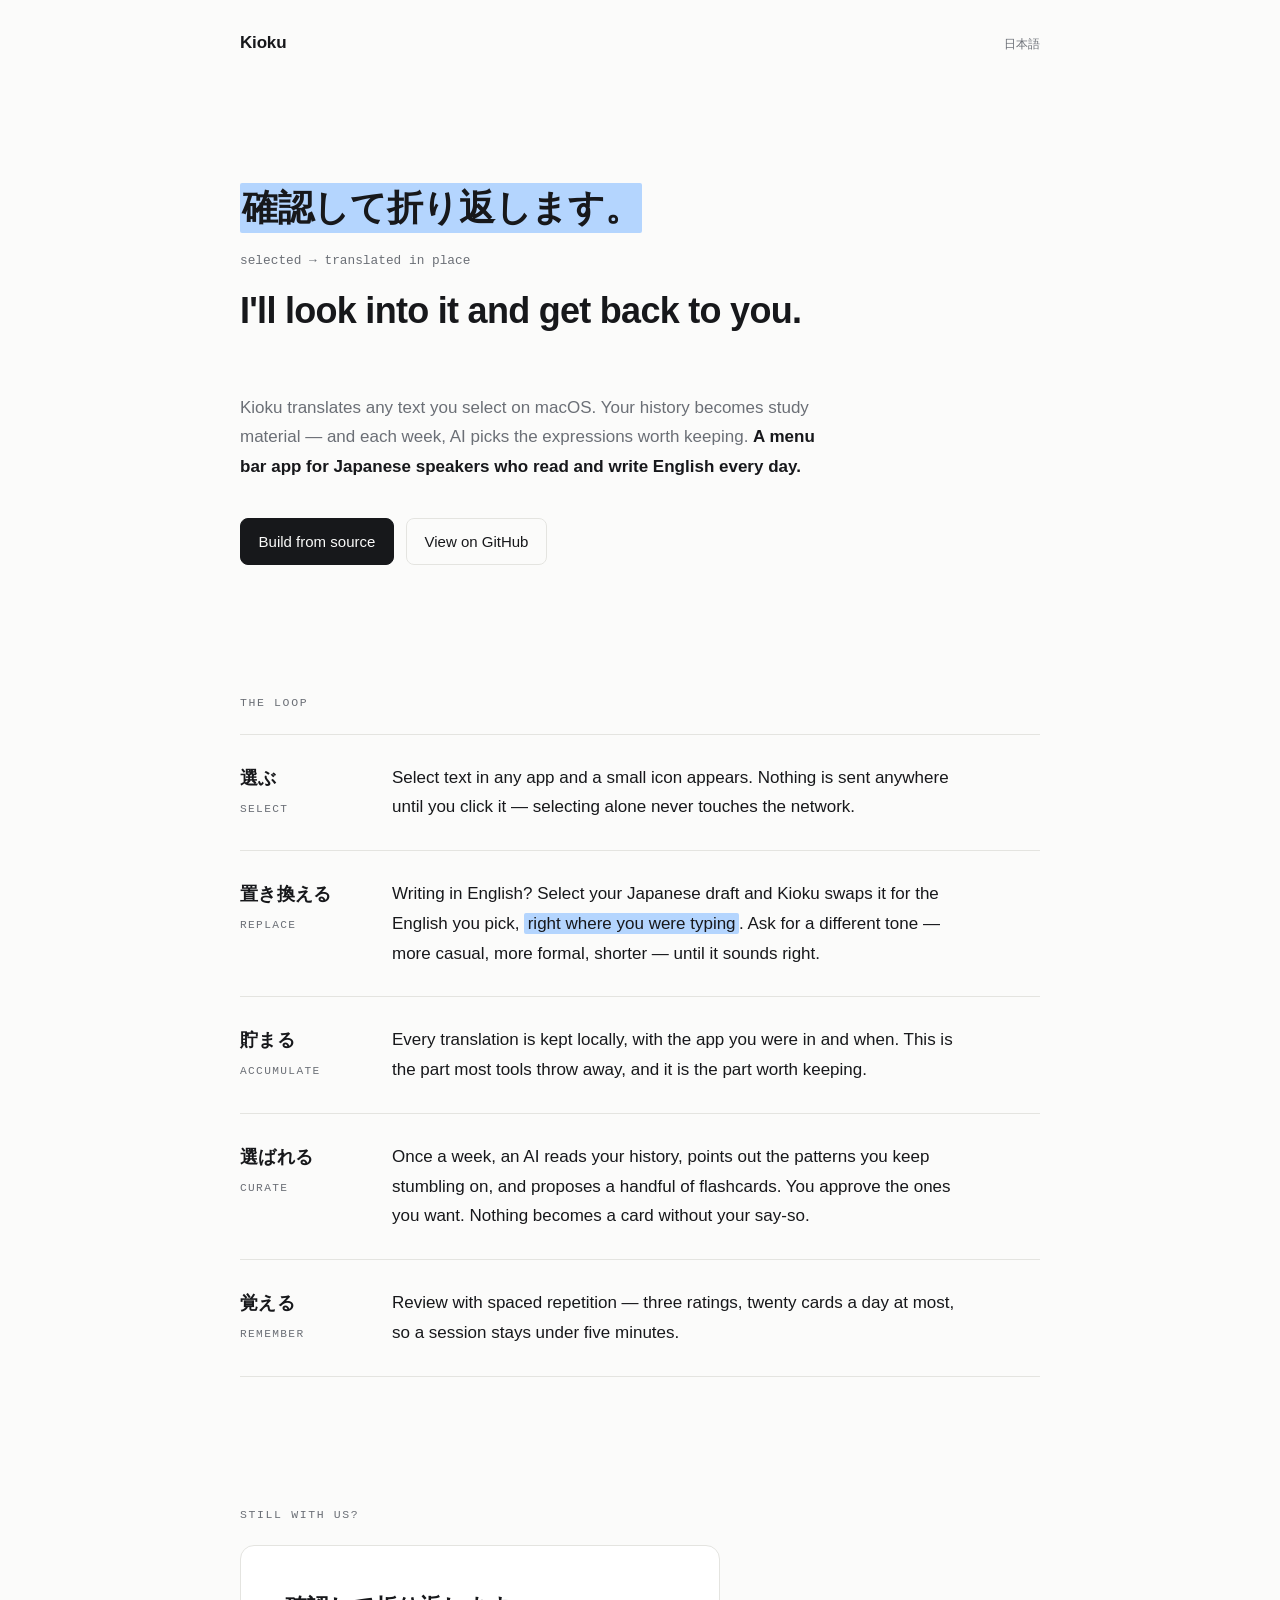
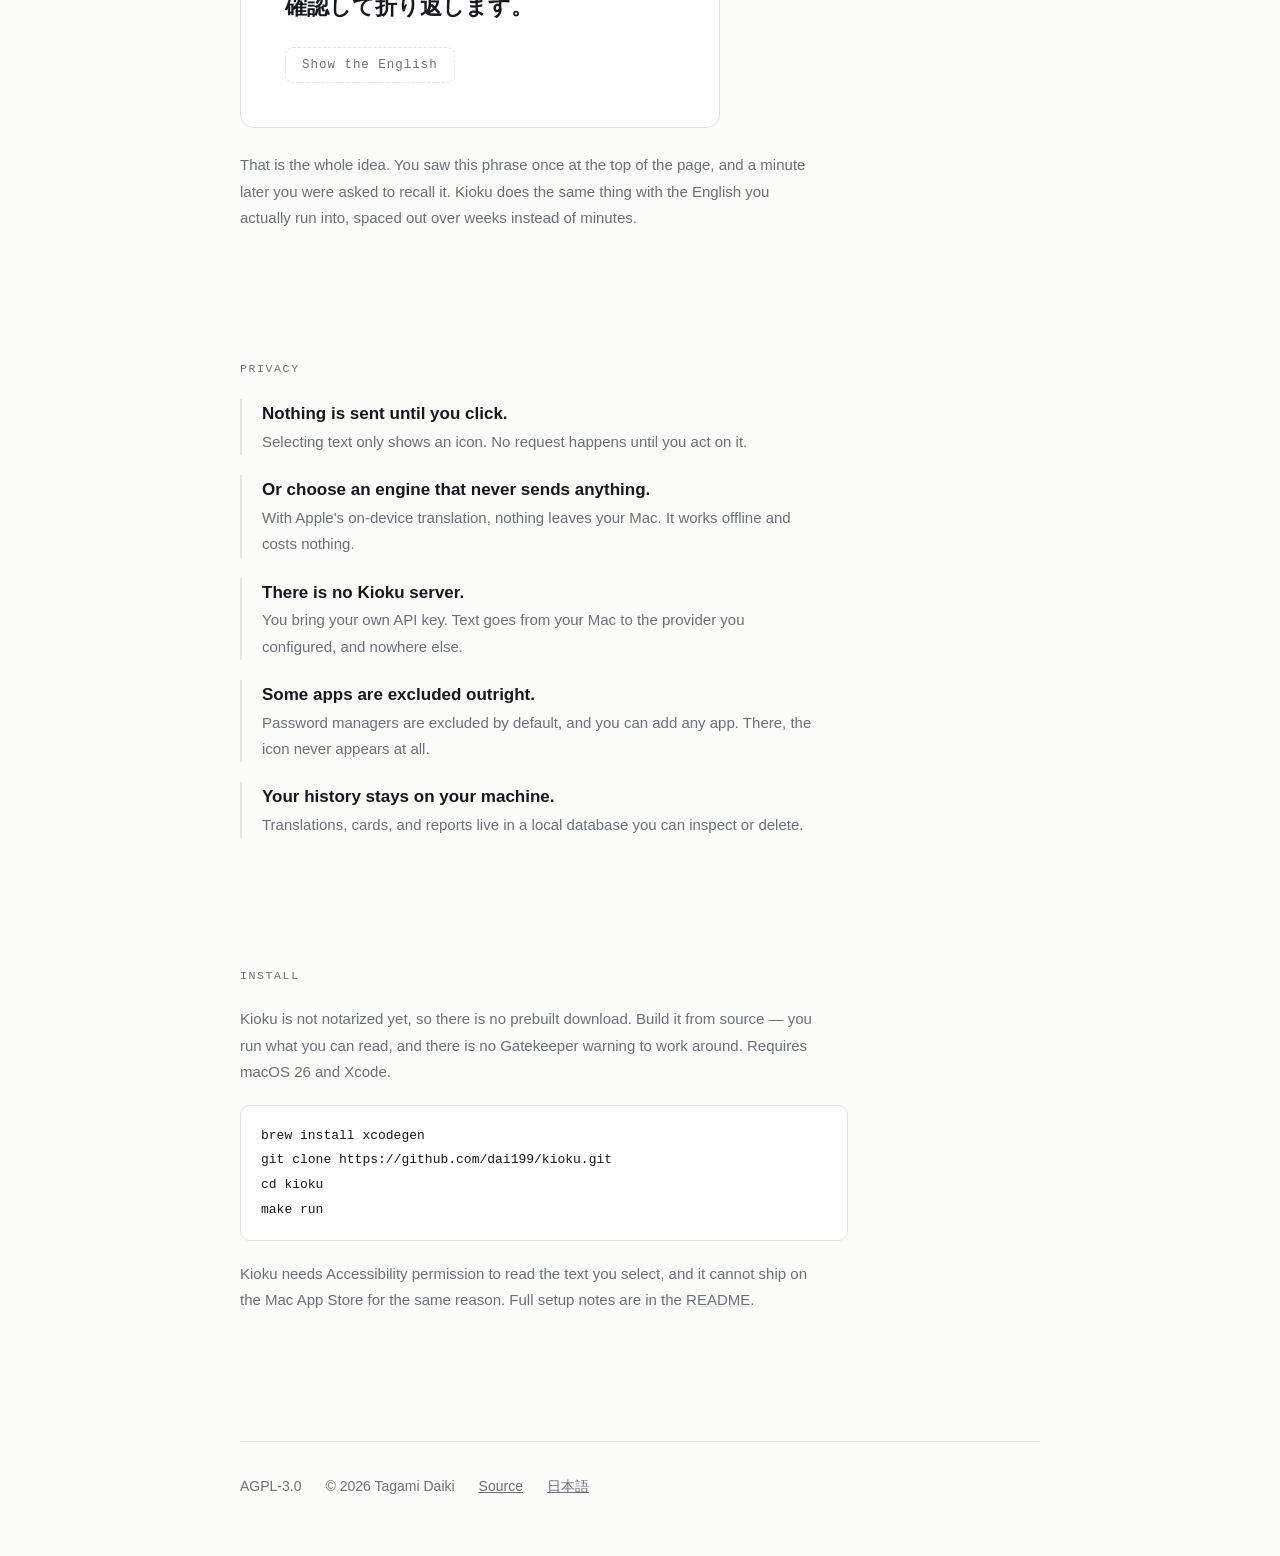
==== sites/index.html @ 0d862d63 "紹介サイトの初版を追加（sites/、英語＋日本語） Cloudflare Pages で kioku.tagamidaiki.com に公開する前提の静的サイト。  設計の判断: - 欧文Webフォ" ====
<!doctype html>
<html lang="en">
<head>
<meta charset="utf-8">
<meta name="viewport" content="width=device-width, initial-scale=1">
<title>Kioku — Translate what you read. Remember what matters.</title>
<meta name="description" content="Translate any text you select on macOS. Your history becomes study material — and each week, AI picks the expressions worth keeping.">
<link rel="alternate" hreflang="en" href="https://kioku.tagamidaiki.com/">
<link rel="alternate" hreflang="ja" href="https://kioku.tagamidaiki.com/ja/">
<link rel="alternate" hreflang="x-default" href="https://kioku.tagamidaiki.com/">
<link rel="stylesheet" href="./style.css">
</head>
<body>

<div class="wrap">
  <header class="top">
    <a class="brand" href="./">Kioku</a>
    <a class="lang" href="./ja/">日本語</a>
  </header>

  <main>
    <section class="hero">
      <div class="demo">
        <p class="demo-source rise"><mark>確認して折り返します。</mark></p>
        <p class="demo-arrow rise rise-2">selected → translated in place</p>
        <p class="demo-result rise rise-3">I'll look into it and get back to you.</p>
      </div>

      <p class="lede rise rise-4">
        Kioku translates any text you select on macOS. Your history becomes study
        material — and each week, AI picks the expressions worth keeping.
        <strong>A menu bar app for Japanese speakers who read and write English every day.</strong>
      </p>

      <div class="actions rise rise-4">
        <a class="btn btn-primary" href="#install">Build from source</a>
        <a class="btn" href="https://github.com/dai199/kioku">View on GitHub</a>
      </div>
    </section>

    <!-- スクリーンショット（ポップアップ翻訳）をここに差し込む -->

    <section class="loop">
      <p class="label">The loop</p>
      <div class="entries">
        <div class="entry">
          <h2 class="entry-word">選ぶ<span class="entry-gloss">select</span></h2>
          <p class="entry-body">
            Select text in any app and a small icon appears. Nothing is sent
            anywhere until you click it — selecting alone never touches the network.
          </p>
        </div>
        <div class="entry">
          <h2 class="entry-word">置き換える<span class="entry-gloss">replace</span></h2>
          <p class="entry-body">
            Writing in English? Select your Japanese draft and Kioku swaps it for
            the English you pick, <em>right where you were typing</em>. Ask for a
            different tone — more casual, more formal, shorter — until it sounds right.
          </p>
        </div>
        <div class="entry">
          <h2 class="entry-word">貯まる<span class="entry-gloss">accumulate</span></h2>
          <p class="entry-body">
            Every translation is kept locally, with the app you were in and when.
            This is the part most tools throw away, and it is the part worth keeping.
          </p>
        </div>
        <div class="entry">
          <h2 class="entry-word">選ばれる<span class="entry-gloss">curate</span></h2>
          <p class="entry-body">
            Once a week, an AI reads your history, points out the patterns you keep
            stumbling on, and proposes a handful of flashcards. You approve the ones
            you want. Nothing becomes a card without your say-so.
          </p>
        </div>
        <div class="entry">
          <h2 class="entry-word">覚える<span class="entry-gloss">remember</span></h2>
          <p class="entry-body">
            Review with spaced repetition — three ratings, twenty cards a day at
            most, so a session stays under five minutes.
          </p>
        </div>
      </div>
    </section>

    <section class="recall">
      <p class="label">Still with us?</p>
      <div class="recall-card">
        <p class="recall-front">確認して折り返します。</p>
        <button class="recall-btn" type="button" data-reveal>Show the English</button>
        <p class="recall-back" hidden data-answer>I'll look into it and get back to you.</p>
      </div>
      <p class="recall-note">
        That is the whole idea. You saw this phrase once at the top of the page, and
        a minute later you were asked to recall it. Kioku does the same thing with
        the English you actually run into, spaced out over weeks instead of minutes.
      </p>
    </section>

    <section class="privacy">
      <p class="label">Privacy</p>
      <ul class="privacy-list">
        <li>
          <strong>Nothing is sent until you click.</strong>
          <span>Selecting text only shows an icon. No request happens until you act on it.</span>
        </li>
        <li>
          <strong>Or choose an engine that never sends anything.</strong>
          <span>With Apple's on-device translation, nothing leaves your Mac. It works offline and costs nothing.</span>
        </li>
        <li>
          <strong>There is no Kioku server.</strong>
          <span>You bring your own API key. Text goes from your Mac to the provider you configured, and nowhere else.</span>
        </li>
        <li>
          <strong>Some apps are excluded outright.</strong>
          <span>Password managers are excluded by default, and you can add any app. There, the icon never appears at all.</span>
        </li>
        <li>
          <strong>Your history stays on your machine.</strong>
          <span>Translations, cards, and reports live in a local database you can inspect or delete.</span>
        </li>
      </ul>
    </section>

    <section class="install" id="install">
      <p class="label">Install</p>
      <p class="note" style="margin-bottom:1.25rem">
        Kioku is not notarized yet, so there is no prebuilt download. Build it from
        source — you run what you can read, and there is no Gatekeeper warning to
        work around. Requires macOS 26 and Xcode.
      </p>
      <pre><code>brew install xcodegen
git clone https://github.com/dai199/kioku.git
cd kioku
make run</code></pre>
      <p class="note">
        Kioku needs Accessibility permission to read the text you select, and it
        cannot ship on the Mac App Store for the same reason. Full setup notes are in
        the <a href="https://github.com/dai199/kioku#readme">README</a>.
      </p>
    </section>
  </main>

  <footer class="foot">
    <span>AGPL-3.0</span>
    <span>© 2026 Tagami Daiki</span>
    <a href="https://github.com/dai199/kioku">Source</a>
    <a href="./ja/">日本語</a>
  </footer>
</div>

<script src="./script.js" defer></script>
</body>
</html>
---- sites/style.css ----
/* Kioku — 紹介サイト
   地の文はシステムUIフォント。アプリ自体がmacOSに溶け込む設計なので、
   サイトも同じ地の文で立てる。日英が同じ行に並ぶため、欧文だけ別書体にすると噛み合わない。
   意味を持つ色はテキスト選択の青だけ。選択を描くときにしか使わない。 */

:root {
  --paper: #fbfbfa;
  --ink: #17181b;
  --muted: #6b6f76;
  --rule: #e4e4e0;
  --select: #b4d5fe;   /* 選択ハイライト。製品の起動ジェスチャそのもの */
  --accent: #1b4fd8;
  --card: #ffffff;

  --sans: -apple-system, BlinkMacSystemFont, "Hiragino Kaku Gothic ProN",
    "Noto Sans JP", "Yu Gothic", sans-serif;
  --mono: ui-monospace, SFMono-Regular, "SF Mono", Menlo, monospace;

  /* 本文の読みやすい幅。段全体もこれに合わせて締める。
     区切り線が本文よりずっと右まで伸びると、余白が意図的に見えない */
  --measure: 36rem;
  --gap: clamp(4.5rem, 11vw, 8rem);
}

@media (prefers-color-scheme: dark) {
  :root {
    --paper: #101114;
    --ink: #eceded;
    --muted: #8f949c;
    --rule: #26282d;
    --select: #1e4f96;
    --accent: #86b0ff;
    --card: #17191d;
  }
}

*, *::before, *::after { box-sizing: border-box; }

html { -webkit-text-size-adjust: 100%; }

body {
  margin: 0;
  background: var(--paper);
  color: var(--ink);
  font-family: var(--sans);
  font-size: 17px;
  line-height: 1.75;
  -webkit-font-smoothing: antialiased;
  font-feature-settings: "palt" 1;   /* 日本語の詰め */
}

::selection { background: var(--select); color: var(--ink); }

a { color: inherit; }

.wrap {
  width: min(100% - 2.5rem, 50rem);
  margin-inline: auto;
}

/* ── 見出しラベル（等幅・字送り広め）。辞書の項目名の役 ── */
.label {
  font-family: var(--mono);
  font-size: 0.72rem;
  letter-spacing: 0.14em;
  text-transform: uppercase;
  color: var(--muted);
  margin: 0 0 1.25rem;
}

/* ── ヘッダ ── */
.top {
  display: flex;
  align-items: baseline;
  justify-content: space-between;
  gap: 1rem;
  padding: 1.75rem 0;
}

.brand {
  font-size: 1.0625rem;
  font-weight: 600;
  letter-spacing: -0.01em;
  text-decoration: none;
}

.lang {
  font-family: var(--mono);
  font-size: 0.78rem;
  color: var(--muted);
  text-decoration: none;
}
.lang:hover { color: var(--ink); }

/* ── ヒーロー: 実際の翻訳が1件起きている ── */
.hero { padding: clamp(3rem, 9vw, 6rem) 0 var(--gap); }

.demo { margin: 0 0 clamp(2.5rem, 5vw, 3.5rem); }

.demo-source {
  font-size: clamp(1.5rem, 4.4vw, 2.25rem);
  line-height: 1.5;
  font-weight: 600;
  letter-spacing: -0.01em;
  margin: 0;
}

/* 選択されている状態そのものを描く */
.demo-source mark {
  background: var(--select);
  color: inherit;
  padding: 0.12em 0.06em;
  border-radius: 2px;
}

.demo-arrow {
  font-family: var(--mono);
  font-size: 0.8rem;
  color: var(--muted);
  margin: 0.9rem 0 0.75rem;
}

.demo-result {
  font-size: clamp(1.5rem, 4.4vw, 2.25rem);
  line-height: 1.45;
  font-weight: 600;
  letter-spacing: -0.02em;
  margin: 0;
}

.lede {
  max-width: var(--measure);
  font-size: 1.0625rem;
  color: var(--muted);
  margin: 0 0 2.25rem;
}
.lede strong { color: var(--ink); font-weight: 600; }

.actions { display: flex; flex-wrap: wrap; gap: 0.75rem; }

.btn {
  display: inline-block;
  font-size: 0.9375rem;
  font-weight: 500;
  padding: 0.6rem 1.1rem;
  border-radius: 8px;
  text-decoration: none;
  border: 1px solid var(--rule);
  transition: background-color 0.12s ease, border-color 0.12s ease;
}
.btn:hover { border-color: var(--ink); }

.btn-primary {
  background: var(--ink);
  color: var(--paper);
  border-color: var(--ink);
}
.btn-primary:hover { opacity: 0.85; }

/* ── 循環: 辞書の見出し語のように、日本語の動詞で立てる ── */
.loop { padding-bottom: var(--gap); }

.entries {
  border-top: 1px solid var(--rule);
  margin: 0;
}

.entry {
  display: grid;
  grid-template-columns: 7.5rem 1fr;
  gap: 0 2rem;
  padding: 1.75rem 0;
  border-bottom: 1px solid var(--rule);
  margin: 0;
}

.entry-word {
  font-size: 1.125rem;
  font-weight: 600;
  letter-spacing: 0.02em;
  margin: 0;
}

.entry-gloss {
  display: block;
  font-family: var(--mono);
  font-size: 0.7rem;
  letter-spacing: 0.12em;
  text-transform: uppercase;
  color: var(--muted);
  font-weight: 400;
  margin-top: 0.35rem;
}

.entry-body { margin: 0; max-width: var(--measure); }
.entry-body em {
  font-style: normal;
  background: var(--select);
  padding: 0.05em 0.2em;
  border-radius: 2px;
}

/* ── 想起の瞬間: 冒頭の文がもう一度、英語を隠して現れる ── */
.recall { padding-bottom: var(--gap); }

.recall-card {
  background: var(--card);
  border: 1px solid var(--rule);
  border-radius: 14px;
  padding: clamp(1.75rem, 5vw, 2.75rem);
  max-width: 30rem;
}

.recall-front {
  font-size: 1.375rem;
  font-weight: 600;
  line-height: 1.5;
  margin: 0 0 1.5rem;
}

.recall-back {
  font-size: 1.375rem;
  font-weight: 600;
  line-height: 1.45;
  letter-spacing: -0.01em;
  margin: 0;
  color: var(--accent);
}

.recall-btn {
  font-family: var(--mono);
  font-size: 0.78rem;
  letter-spacing: 0.08em;
  color: var(--muted);
  background: none;
  border: 1px dashed var(--rule);
  border-radius: 8px;
  padding: 0.65rem 1rem;
  cursor: pointer;
  font-weight: 400;
}
.recall-btn:hover { color: var(--ink); border-color: var(--muted); }

[hidden] { display: none !important; }

.recall-note {
  font-size: 0.9375rem;
  color: var(--muted);
  max-width: var(--measure);
  margin: 1.5rem 0 0;
}

/* ── プライバシー ── */
.privacy { padding-bottom: var(--gap); }

.privacy-list {
  list-style: none;
  padding: 0;
  margin: 0;
  display: grid;
  gap: 1.25rem;
  max-width: 44rem;
}

.privacy-list li {
  padding-left: 1.25rem;
  border-left: 2px solid var(--rule);
  max-width: var(--measure);
}
.privacy-list strong { font-weight: 600; }
.privacy-list span { display: block; color: var(--muted); font-size: 0.9375rem; }

/* ── 導入 ── */
.install { padding-bottom: var(--gap); }

pre {
  font-family: var(--mono);
  font-size: 0.8125rem;
  line-height: 1.9;
  background: var(--card);
  border: 1px solid var(--rule);
  border-radius: 10px;
  padding: 1.1rem 1.25rem;
  overflow-x: auto;
  margin: 0 0 1.25rem;
  max-width: 38rem;
}

.note { font-size: 0.9375rem; color: var(--muted); max-width: var(--measure); margin: 0; }
.note a { text-decoration-color: var(--rule); }

/* ── フッタ ── */
.foot {
  border-top: 1px solid var(--rule);
  padding: 2rem 0 3.5rem;
  font-size: 0.875rem;
  color: var(--muted);
  display: flex;
  flex-wrap: wrap;
  gap: 0.5rem 1.5rem;
}

/* ── 出現。アプリのポップアップと同じ性質（フェード＋わずかな上昇） ── */
@media (prefers-reduced-motion: no-preference) {
  .rise { animation: rise 0.5s cubic-bezier(0.2, 0.7, 0.3, 1) both; }
  .rise-2 { animation-delay: 0.16s; }
  .rise-3 { animation-delay: 0.28s; }
  .rise-4 { animation-delay: 0.38s; }
}

@keyframes rise {
  from { opacity: 0; transform: translateY(6px); }
  to { opacity: 1; transform: none; }
}

:focus-visible {
  outline: 2px solid var(--accent);
  outline-offset: 3px;
  border-radius: 4px;
}

@media (max-width: 40rem) {
  .entry { grid-template-columns: 1fr; gap: 0.5rem; }
}
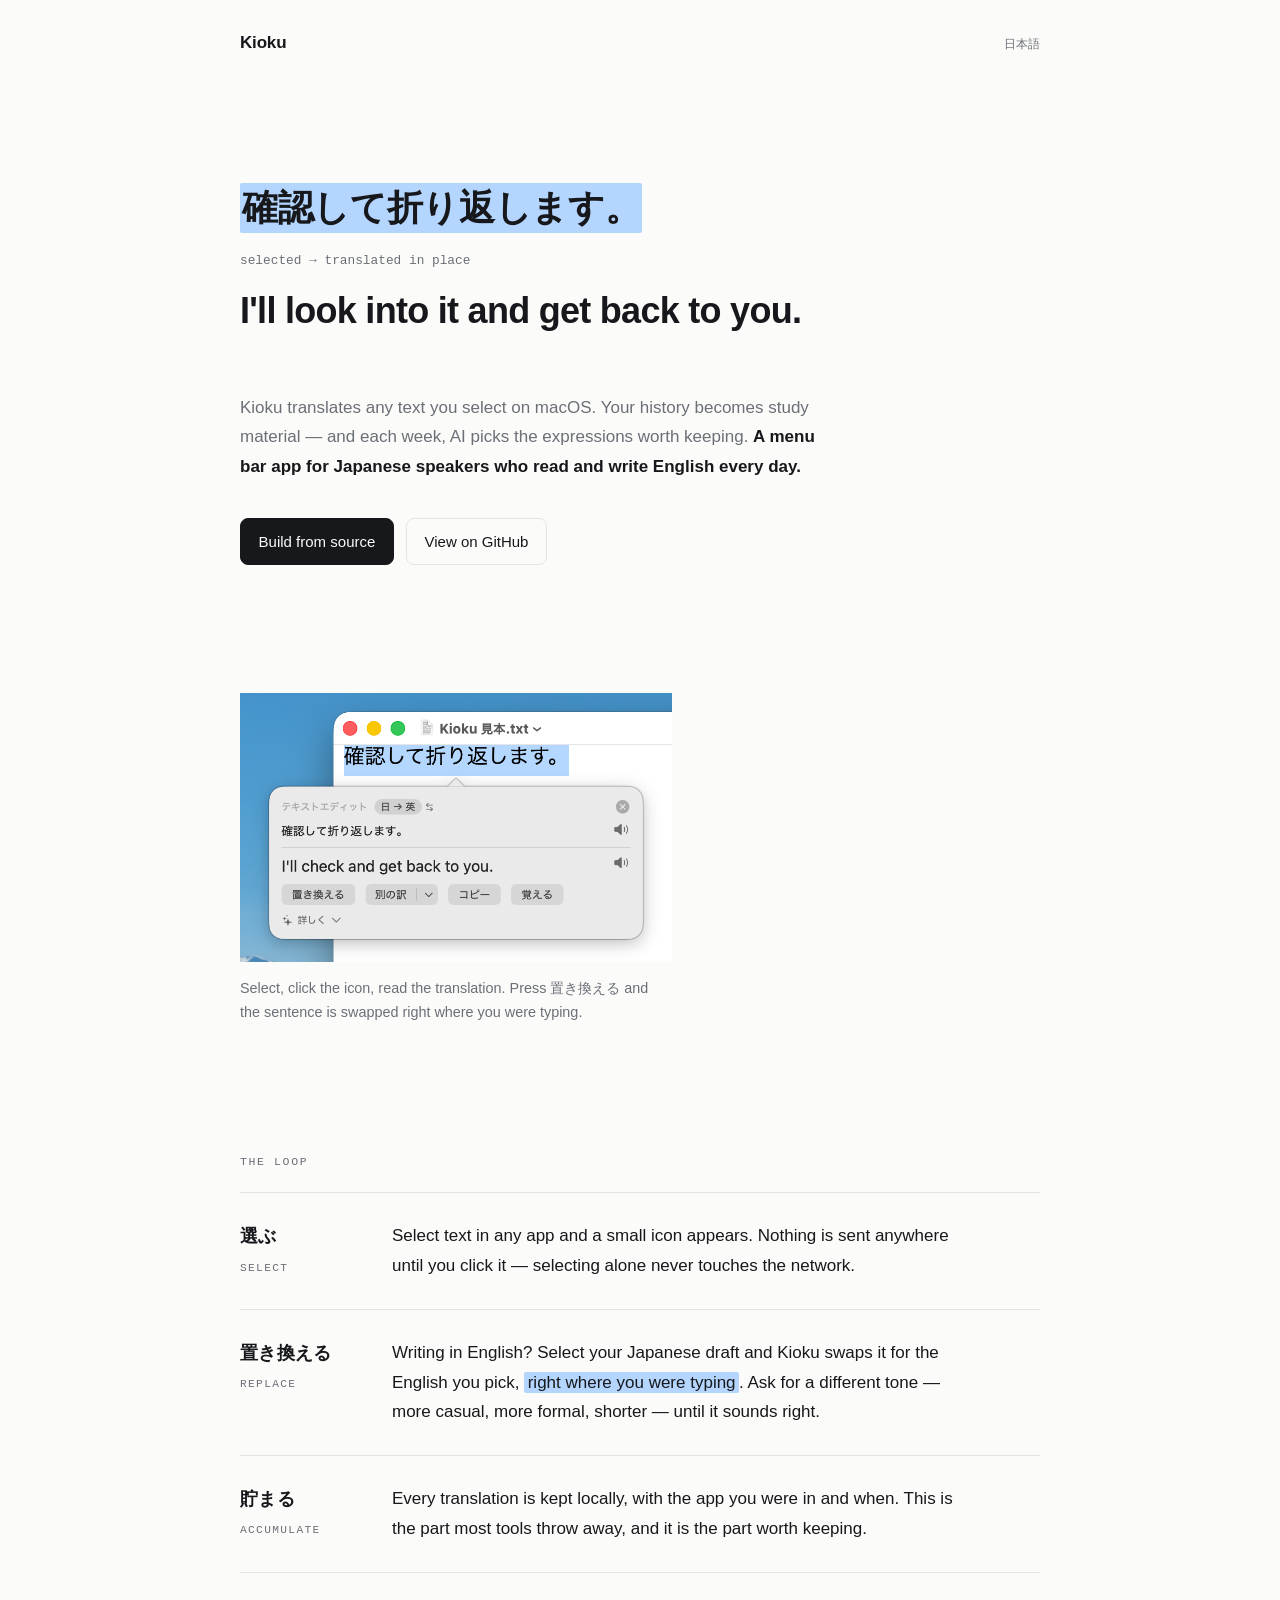
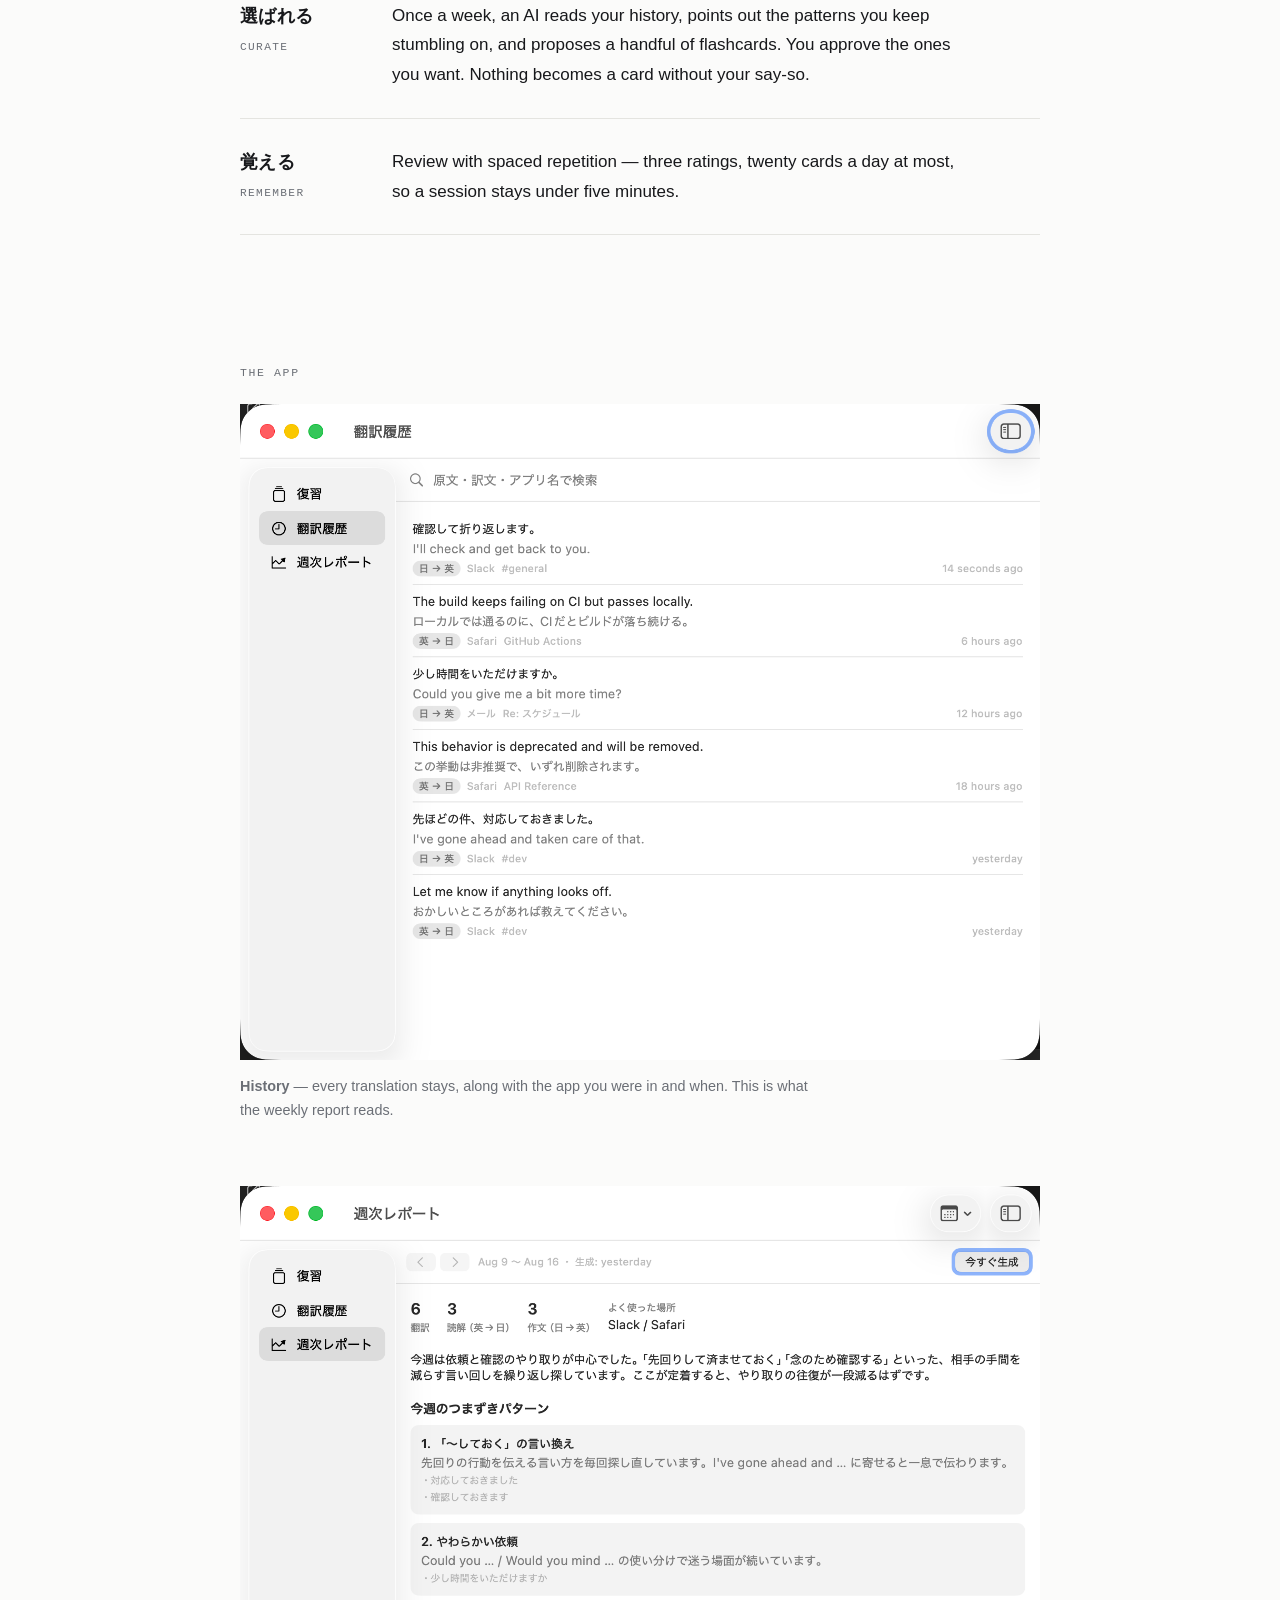
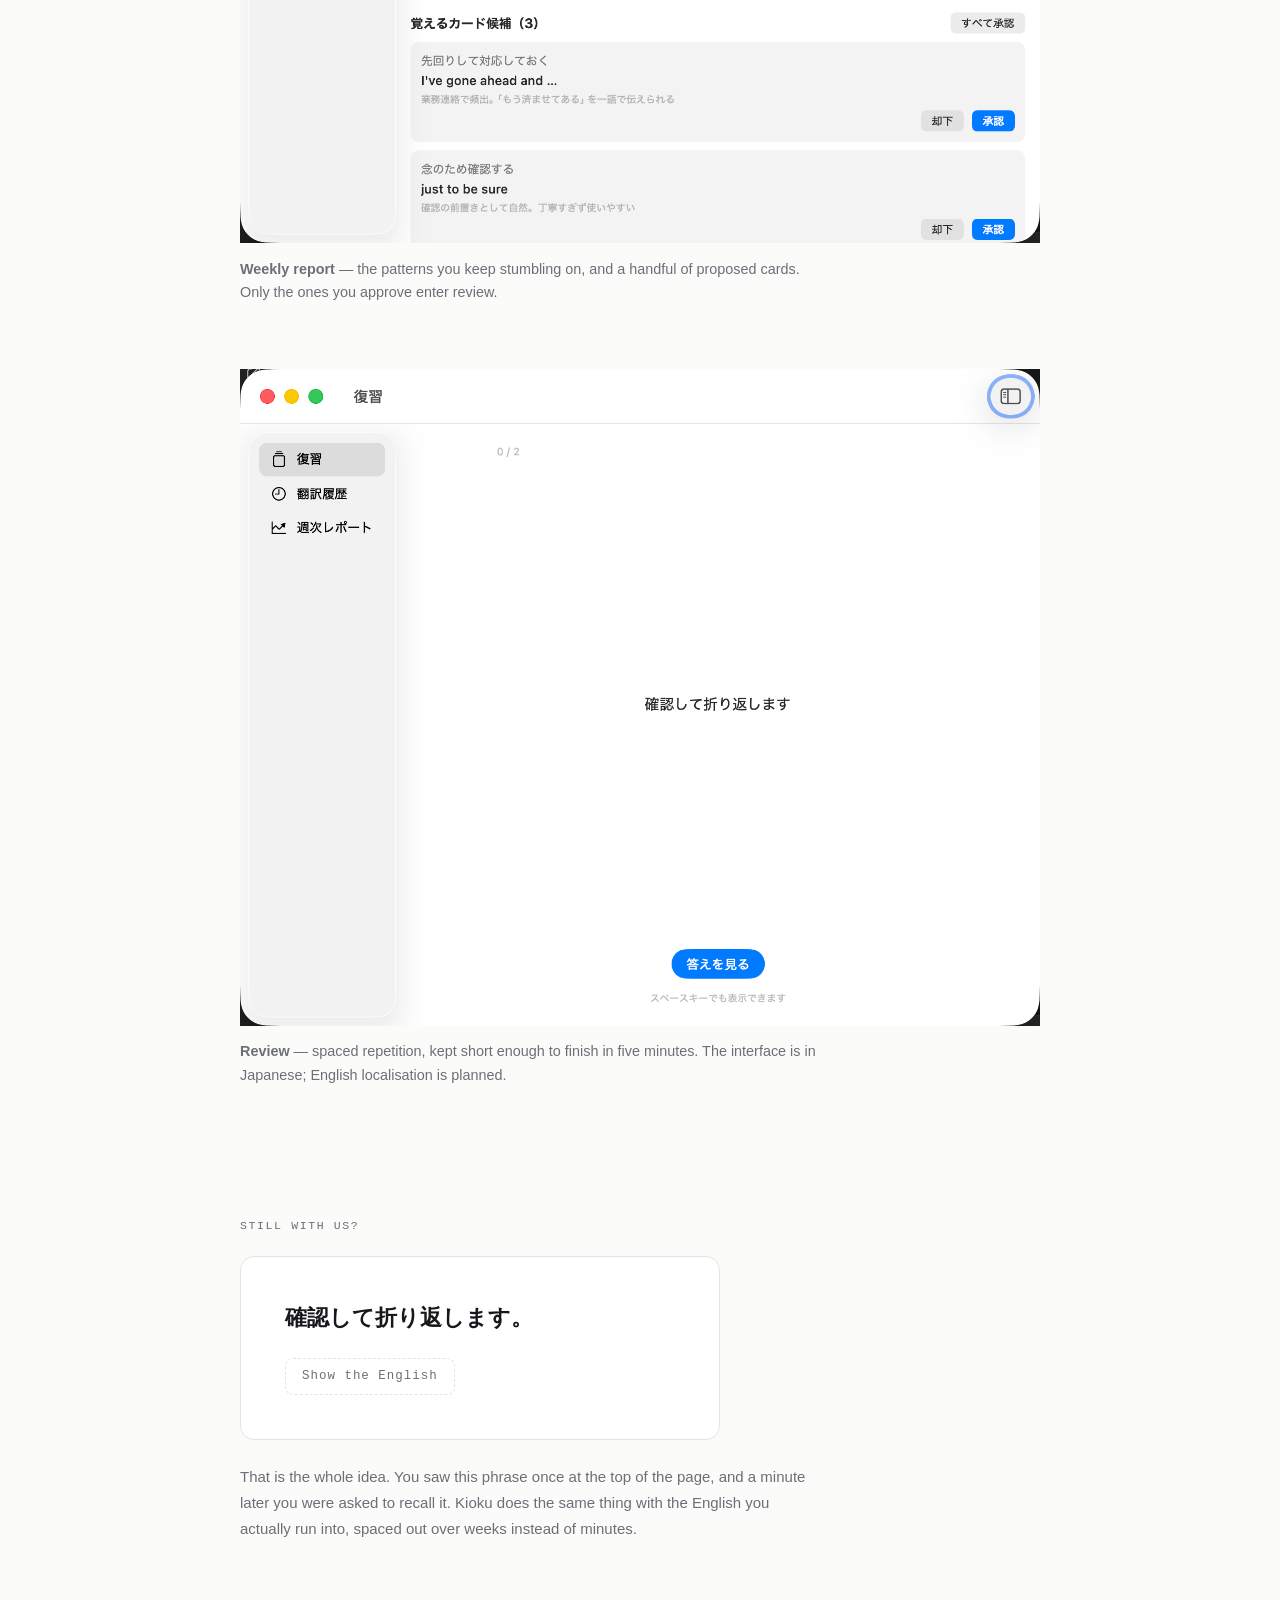
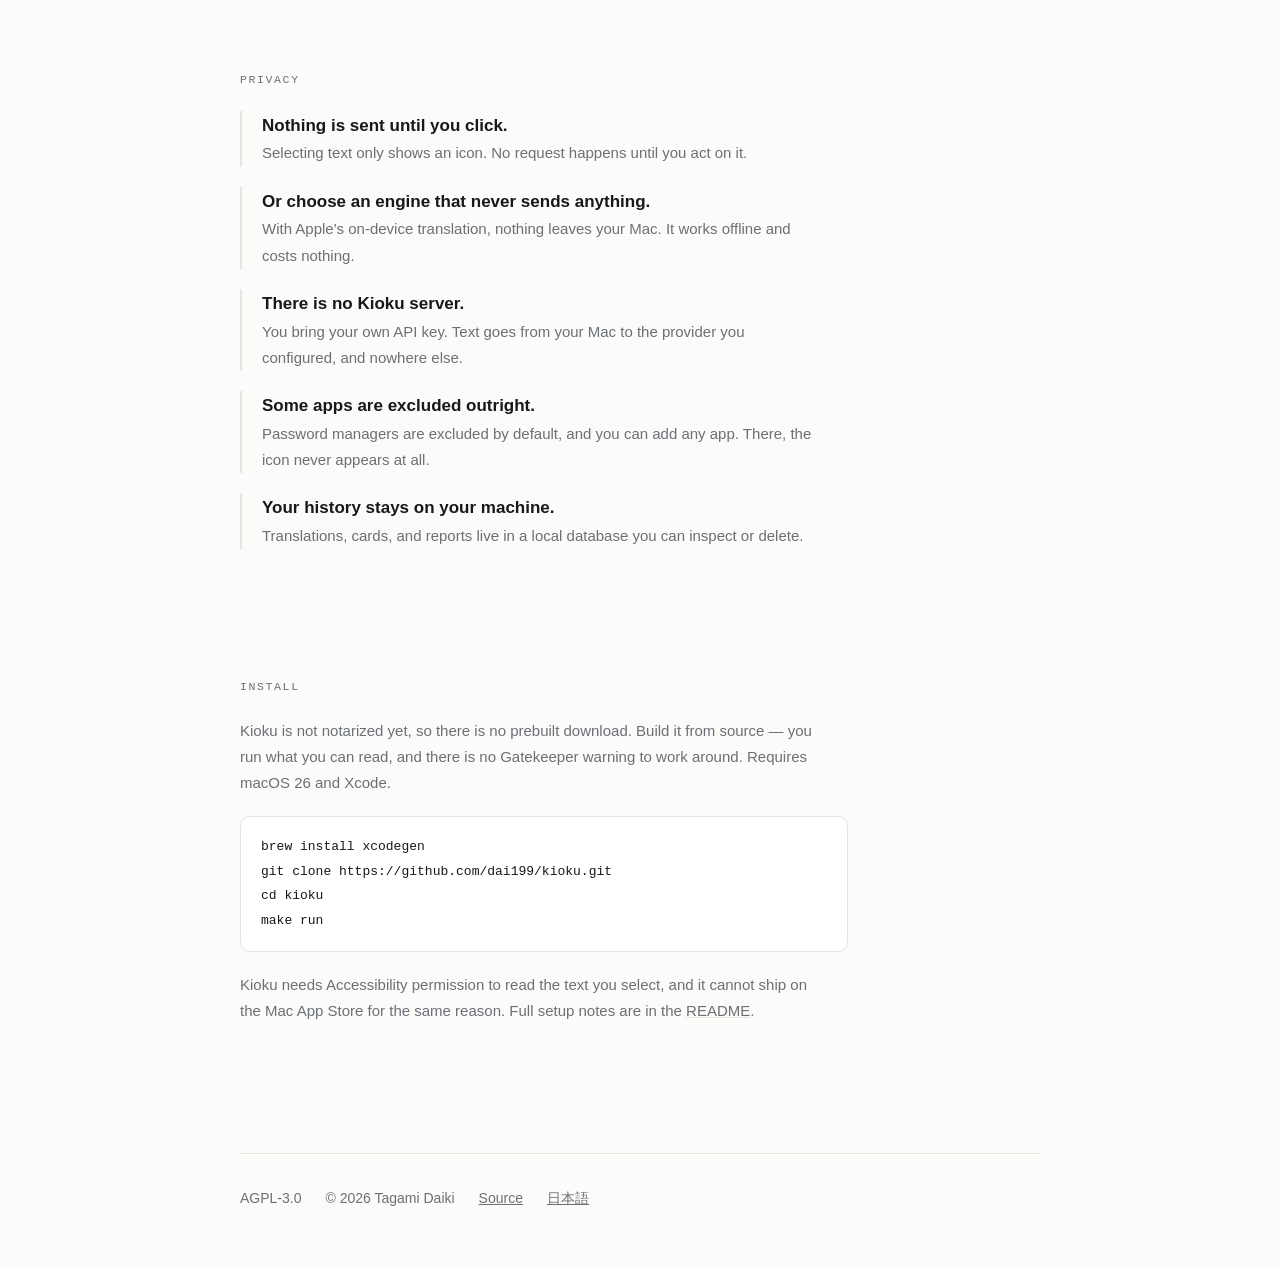
==== commit ed84af6e: "サイト: 撮ったスクリーンショットを載せる 英語版・日本語版の両方に実物の画面を差し込んだ。文章だけでは 「選ぶと何が起きるか」が伝わりにくいため。  - ヒーロー直下にポップアップの実写。画面に出る" ====
--- a/sites/index.html
+++ b/sites/index.html
@@ -38,7 +38,17 @@
       </div>
     </section>
 
-    <!-- スクリーンショット（ポップアップ翻訳）をここに差し込む -->
+    <figure class="shot shot-popup">
+      <picture>
+        <source srcset="images/popup-dark.png" media="(prefers-color-scheme: dark)">
+        <img src="images/popup-light.png" width="832" height="518"
+             alt="A popup under a Japanese sentence selected in TextEdit, showing the English translation and a replace button">
+      </picture>
+      <figcaption class="shot-caption">
+        Select, click the icon, read the translation. Press 置き換える and the
+        sentence is swapped right where you were typing.
+      </figcaption>
+    </figure>
 
     <section class="loop">
       <p class="label">The loop</p>
@@ -81,6 +91,46 @@
           </p>
         </div>
       </div>
+    </section>
+
+    <section class="screens">
+      <p class="label">The app</p>
+
+      <figure class="shot">
+        <picture>
+          <source srcset="images/history-dark.png" media="(prefers-color-scheme: dark)">
+          <img src="images/history-light.png" width="1520" height="1248" loading="lazy"
+               alt="The translation history list: source and translation, each tagged with direction, app and time">
+        </picture>
+        <figcaption class="shot-caption">
+          <strong>History</strong> — every translation stays, along with the app you
+          were in and when. This is what the weekly report reads.
+        </figcaption>
+      </figure>
+
+      <figure class="shot">
+        <picture>
+          <source srcset="images/report-dark.png" media="(prefers-color-scheme: dark)">
+          <img src="images/report-light.png" width="1520" height="1248" loading="lazy"
+               alt="The weekly report: patterns you keep stumbling on, followed by proposed flashcards">
+        </picture>
+        <figcaption class="shot-caption">
+          <strong>Weekly report</strong> — the patterns you keep stumbling on, and a
+          handful of proposed cards. Only the ones you approve enter review.
+        </figcaption>
+      </figure>
+
+      <figure class="shot">
+        <picture>
+          <source srcset="images/review-dark.png" media="(prefers-color-scheme: dark)">
+          <img src="images/review-light.png" width="1520" height="1248" loading="lazy"
+               alt="The review screen: a Japanese prompt with a button to show the English">
+        </picture>
+        <figcaption class="shot-caption">
+          <strong>Review</strong> — spaced repetition, kept short enough to finish in
+          five minutes. The interface is in Japanese; English localisation is planned.
+        </figcaption>
+      </figure>
     </section>
 
     <section class="recall">
--- a/sites/style.css
+++ b/sites/style.css
@@ -200,6 +200,32 @@
   border-radius: 2px;
 }
 
+/* ── 実物の画面: 撮ったままを置く。角の抜きも影もアプリのもの ── */
+.shot { margin: 0; }
+
+.shot img {
+  display: block;
+  width: 100%;
+  height: auto;
+}
+
+/* ポップアップは実際に画面へ出る大きさのまま置く。引き伸ばすと嘘になる */
+.shot-popup {
+  max-width: 27rem;
+  margin-bottom: var(--gap);
+}
+
+.shot-caption {
+  font-size: 0.9rem;
+  line-height: 1.65;
+  color: var(--muted);
+  max-width: var(--measure);
+  margin: 0.9rem 0 0;
+}
+
+.screens { padding-bottom: var(--gap); }
+.screens .shot + .shot { margin-top: clamp(2.5rem, 6vw, 4rem); }
+
 /* ── 想起の瞬間: 冒頭の文がもう一度、英語を隠して現れる ── */
 .recall { padding-bottom: var(--gap); }
 
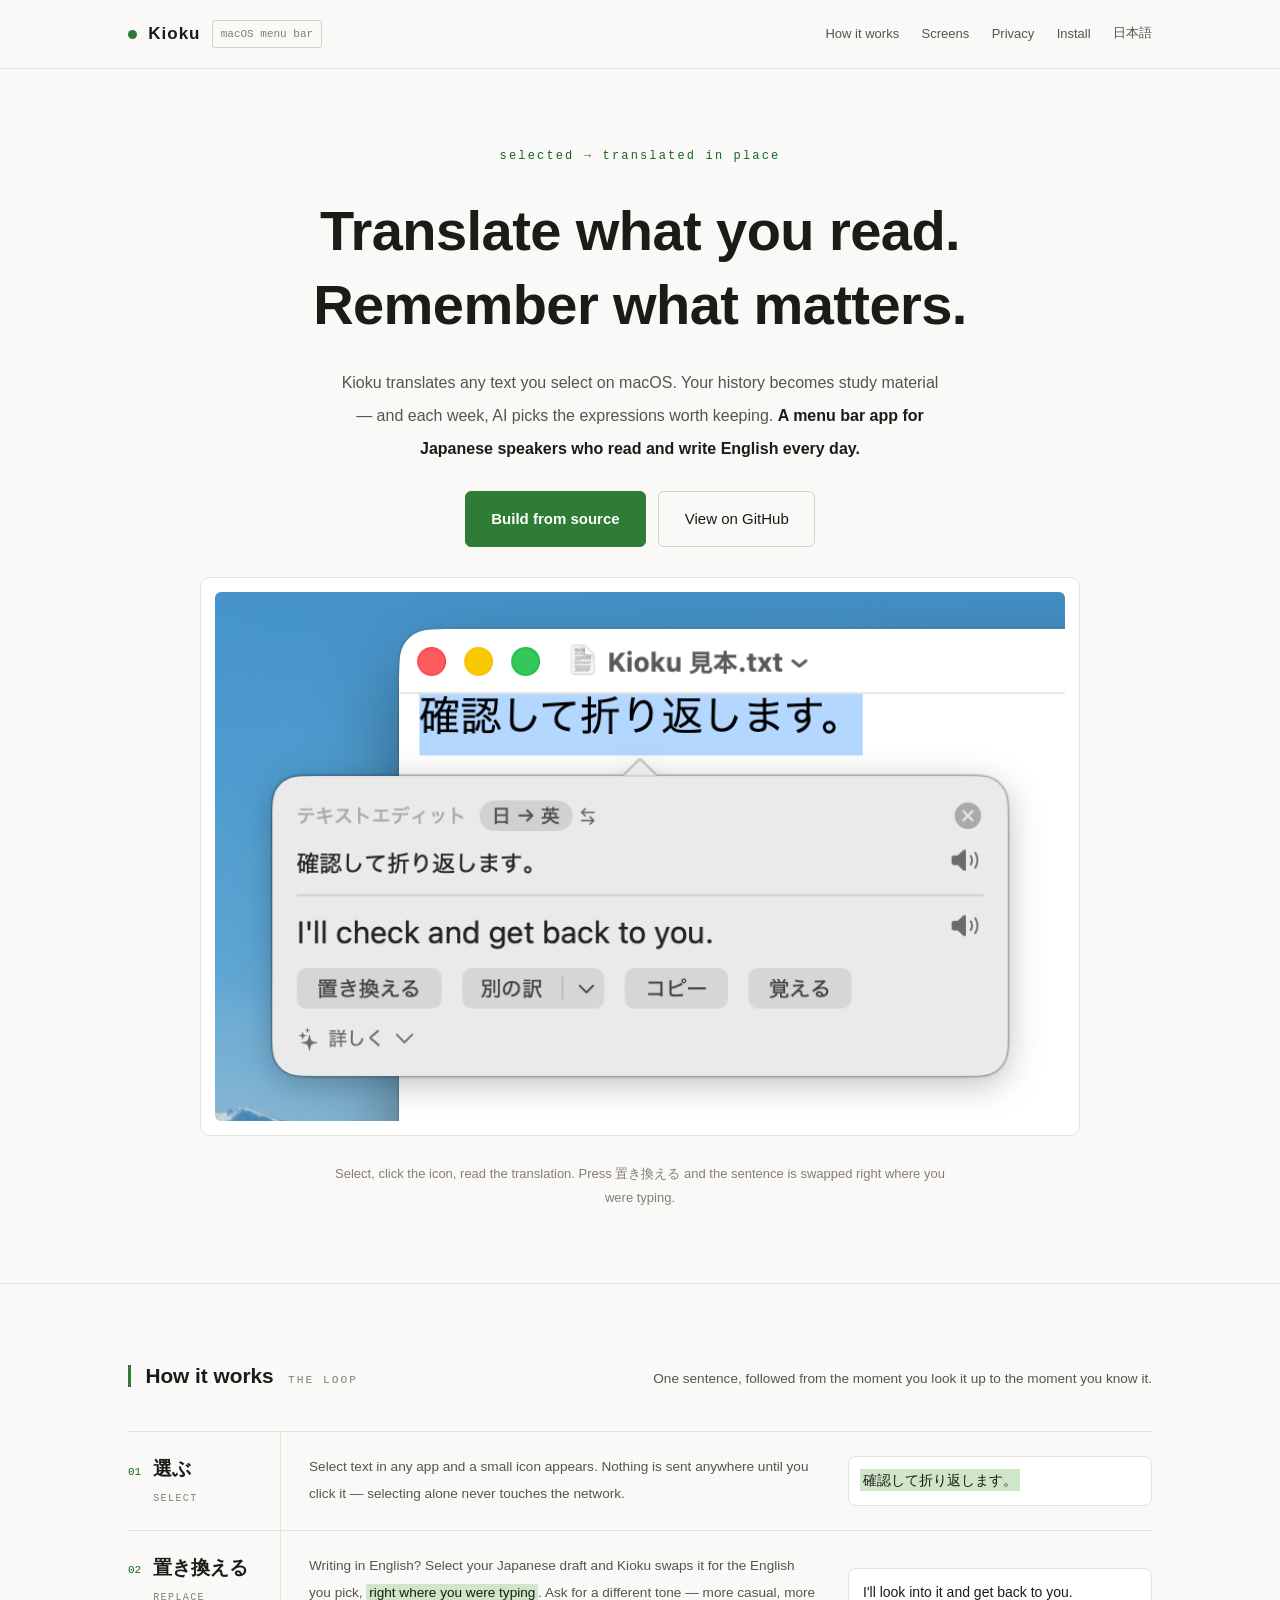
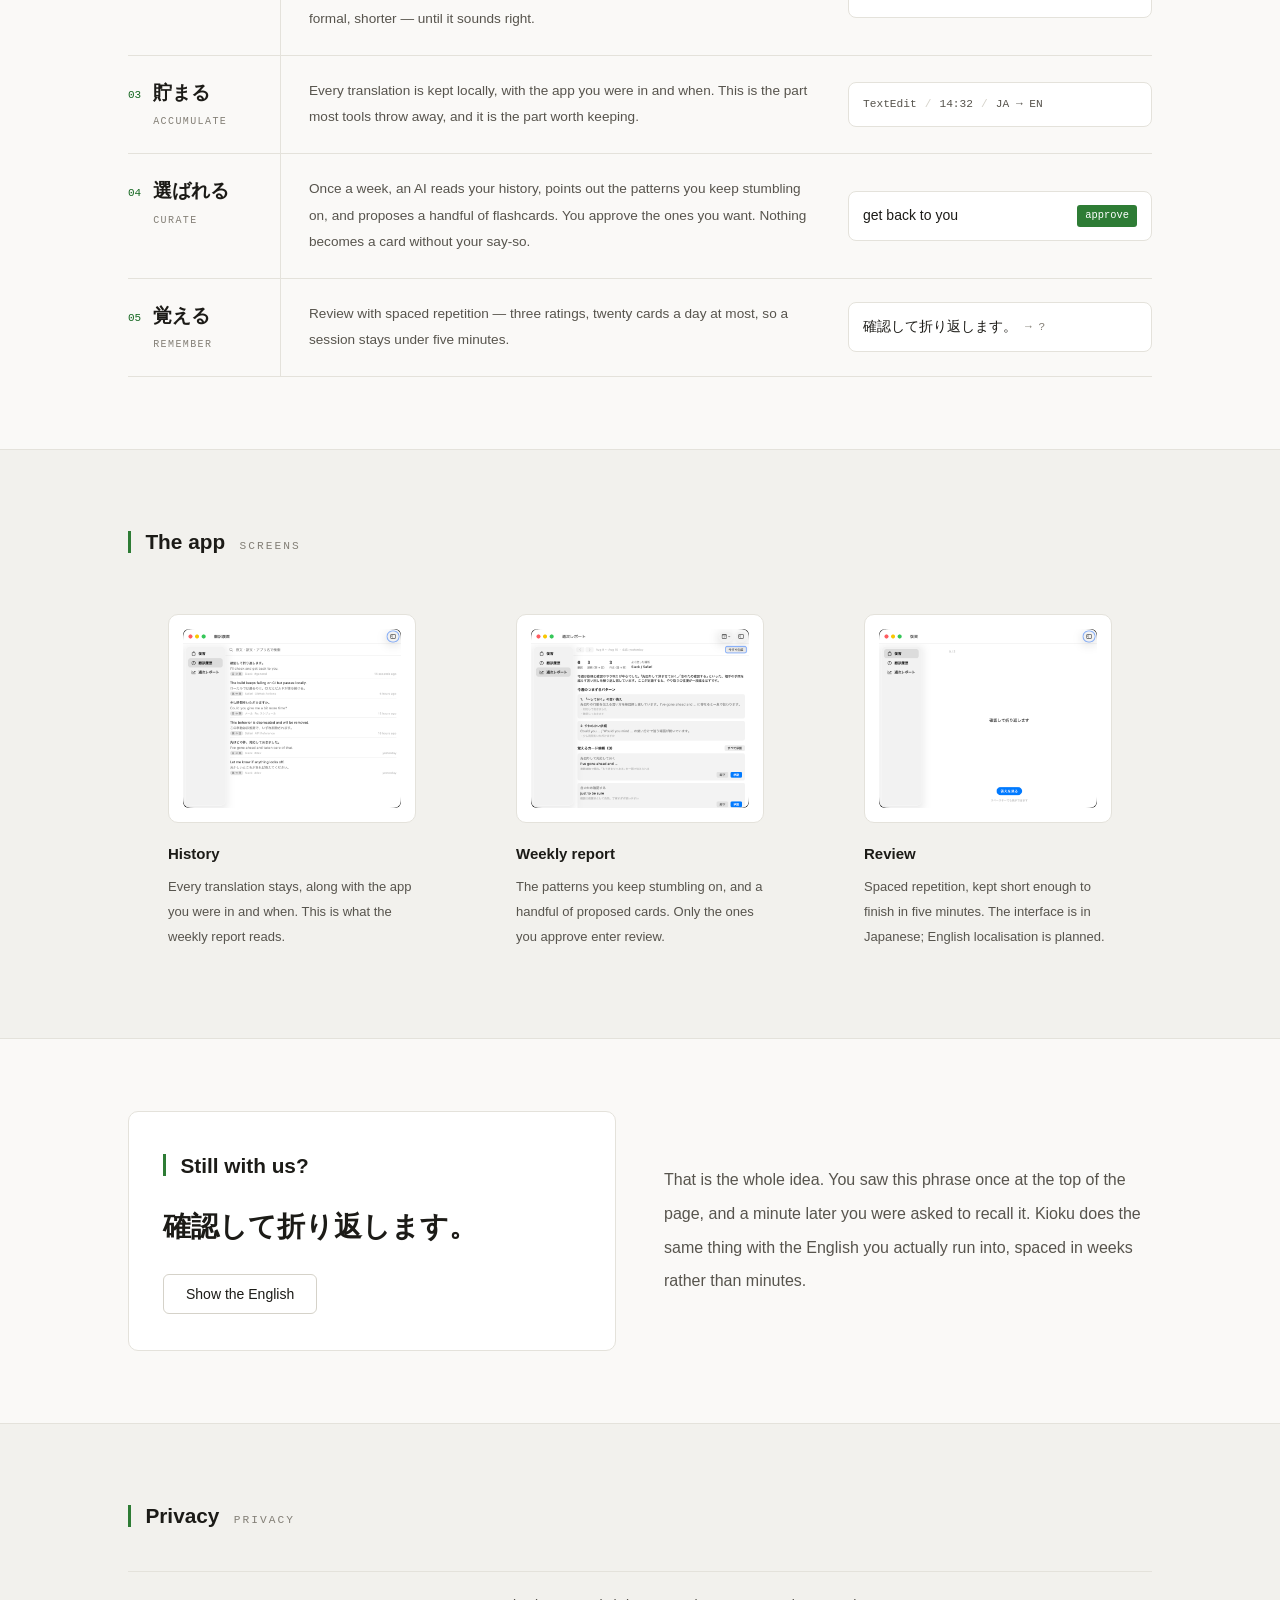
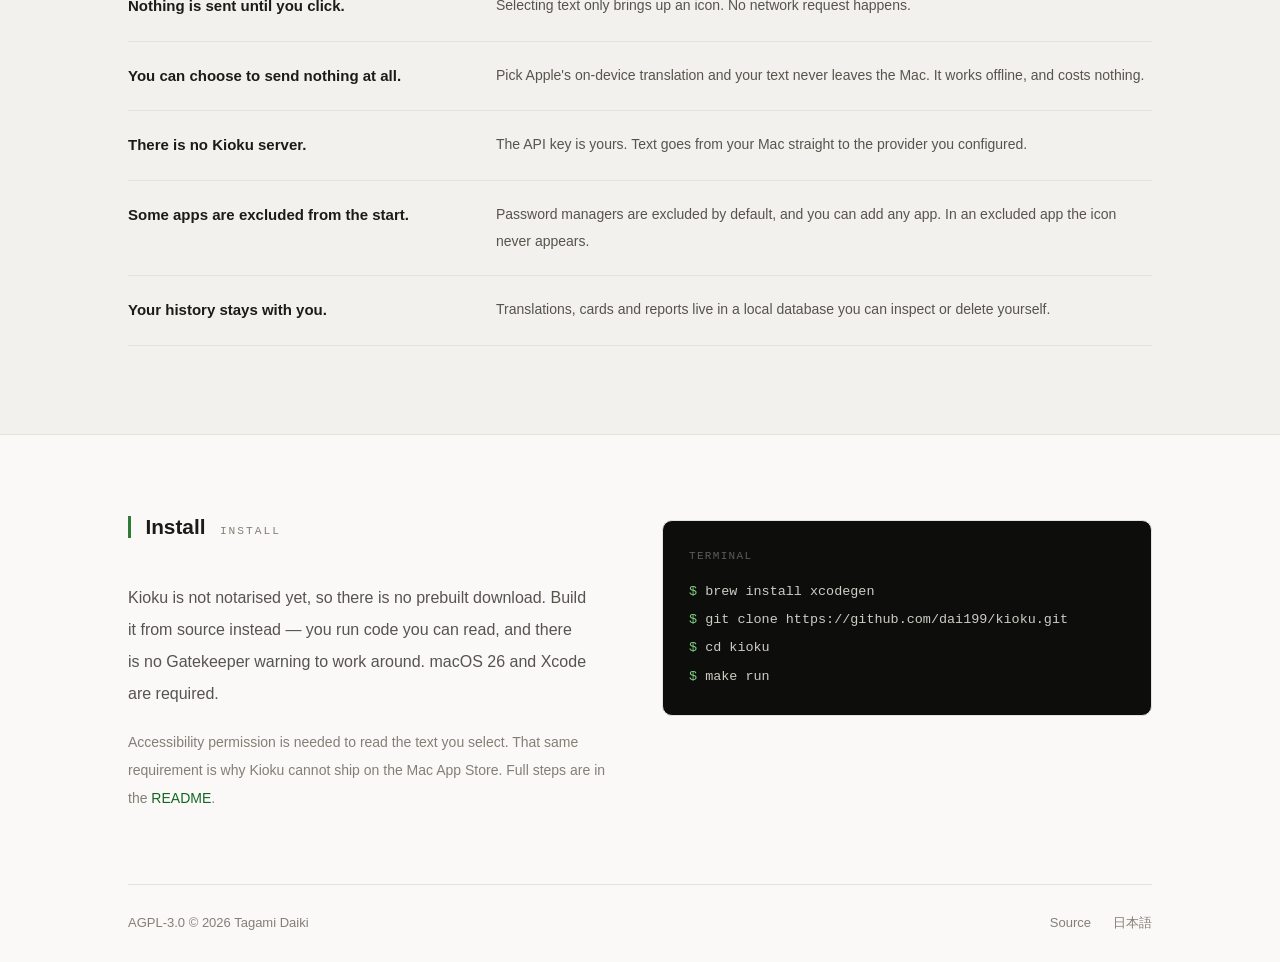
==== commit 983a4bb6: "サイト: デザイン改修を実装し、緑に統一する ランディングページを作り直した。文章の並びは変えず、 一文が追跡されていく様子を「仕組み」の右列に置いて、 読む人が製品の循環を目で追えるようにした。  " ====
--- a/sites/index.html
+++ b/sites/index.html
@@ -8,197 +8,287 @@
 <link rel="alternate" hreflang="en" href="https://kioku.tagamidaiki.com/">
 <link rel="alternate" hreflang="ja" href="https://kioku.tagamidaiki.com/ja/">
 <link rel="alternate" hreflang="x-default" href="https://kioku.tagamidaiki.com/">
+<link rel="canonical" href="https://kioku.tagamidaiki.com/">
+
+<link rel="icon" href="/favicon.ico" sizes="32x32">
+<link rel="apple-touch-icon" href="/apple-touch-icon.png">
+<link rel="manifest" href="/site.webmanifest">
+<meta name="theme-color" content="#faf9f7" media="(prefers-color-scheme: light)">
+<meta name="theme-color" content="#131311" media="(prefers-color-scheme: dark)">
+
+<meta property="og:type" content="website">
+<meta property="og:site_name" content="Kioku">
+<meta property="og:url" content="https://kioku.tagamidaiki.com/">
+<meta property="og:title" content="Kioku — Translate what you read. Remember what matters.">
+<meta property="og:description" content="Translate any text you select on macOS. Your history becomes study material — and each week, AI picks the expressions worth keeping.">
+<meta property="og:locale" content="en_US">
+<meta property="og:locale:alternate" content="ja_JP">
+<meta property="og:image" content="https://kioku.tagamidaiki.com/og.png">
+<meta property="og:image:width" content="1200">
+<meta property="og:image:height" content="630">
+<meta property="og:image:alt" content="Kioku — the app icon, its name, and the line: translate what you read, remember what matters.">
+<meta name="twitter:card" content="summary_large_image">
+
 <link rel="stylesheet" href="./style.css">
 </head>
 <body>
 
-<div class="wrap">
-  <header class="top">
-    <a class="brand" href="./">Kioku</a>
-    <a class="lang" href="./ja/">日本語</a>
-  </header>
-
-  <main>
-    <section class="hero">
-      <div class="demo">
-        <p class="demo-source rise"><mark>確認して折り返します。</mark></p>
-        <p class="demo-arrow rise rise-2">selected → translated in place</p>
-        <p class="demo-result rise rise-3">I'll look into it and get back to you.</p>
-      </div>
-
-      <p class="lede rise rise-4">
-        Kioku translates any text you select on macOS. Your history becomes study
-        material — and each week, AI picks the expressions worth keeping.
-        <strong>A menu bar app for Japanese speakers who read and write English every day.</strong>
-      </p>
-
-      <div class="actions rise rise-4">
-        <a class="btn btn-primary" href="#install">Build from source</a>
-        <a class="btn" href="https://github.com/dai199/kioku">View on GitHub</a>
-      </div>
-    </section>
-
-    <figure class="shot shot-popup">
-      <picture>
-        <source srcset="images/popup-dark.png" media="(prefers-color-scheme: dark)">
-        <img src="images/popup-light.png" width="832" height="518"
-             alt="A popup under a Japanese sentence selected in TextEdit, showing the English translation and a replace button">
-      </picture>
-      <figcaption class="shot-caption">
-        Select, click the icon, read the translation. Press 置き換える and the
-        sentence is swapped right where you were typing.
-      </figcaption>
-    </figure>
-
-    <section class="loop">
-      <p class="label">The loop</p>
-      <div class="entries">
-        <div class="entry">
-          <h2 class="entry-word">選ぶ<span class="entry-gloss">select</span></h2>
-          <p class="entry-body">
-            Select text in any app and a small icon appears. Nothing is sent
-            anywhere until you click it — selecting alone never touches the network.
-          </p>
-        </div>
-        <div class="entry">
-          <h2 class="entry-word">置き換える<span class="entry-gloss">replace</span></h2>
-          <p class="entry-body">
-            Writing in English? Select your Japanese draft and Kioku swaps it for
-            the English you pick, <em>right where you were typing</em>. Ask for a
-            different tone — more casual, more formal, shorter — until it sounds right.
-          </p>
-        </div>
-        <div class="entry">
-          <h2 class="entry-word">貯まる<span class="entry-gloss">accumulate</span></h2>
-          <p class="entry-body">
+<header class="topbar">
+  <div class="wrap top">
+    <div class="brand">
+      <span class="brand-name">Kioku</span>
+      <span class="chip">macOS menu bar</span>
+    </div>
+    <nav class="top-links">
+      <a href="#loop">How it works</a>
+      <a href="#screens">Screens</a>
+      <a href="#privacy">Privacy</a>
+      <a href="#install">Install</a>
+      <a class="lang" href="./ja/">日本語</a>
+    </nav>
+  </div>
+</header>
+
+<main>
+  <section class="wrap hero">
+    <p class="eyebrow">selected → translated in place</p>
+    <h1 class="hero-title">Translate what you read.<br>Remember what matters.</h1>
+    <p class="lede">
+      Kioku translates any text you select on macOS. Your history becomes study
+      material — and each week, AI picks the expressions worth keeping.
+      <strong>A menu bar app for Japanese speakers who read and write English every day.</strong>
+    </p>
+    <div class="actions">
+      <a class="btn btn-primary" href="#install">Build from source</a>
+      <a class="btn" href="https://github.com/dai199/kioku">View on GitHub</a>
+    </div>
+    <div class="frame">
+      <img src="./images/popup-light.png" width="832" height="518"
+           alt="A popup under a Japanese sentence selected in TextEdit, showing the English translation and a replace button">
+    </div>
+    <p class="shot-caption">
+      Select, click the icon, read the translation. Press 置き換える and the
+      sentence is swapped right where you were typing.
+    </p>
+  </section>
+
+  <section class="section" id="loop">
+    <div class="wrap">
+      <div class="section-head">
+        <h2 class="section-title">How it works</h2>
+        <span class="label">The loop</span>
+        <p class="section-note">One sentence, followed from the moment you look it up to the moment you know it.</p>
+      </div>
+
+      <div class="steps">
+        <div class="step">
+          <div class="step-name">
+            <span class="step-no">01</span>
+            <span><span class="step-word">選ぶ</span><span class="step-gloss">Select</span></span>
+          </div>
+          <p class="step-body">
+            Select text in any app and a small icon appears. Nothing is sent anywhere
+            until you click it — selecting alone never touches the network.
+          </p>
+          <div class="step-trace">
+            <div class="trace"><mark>確認して折り返します。</mark></div>
+          </div>
+        </div>
+
+        <div class="step">
+          <div class="step-name">
+            <span class="step-no">02</span>
+            <span><span class="step-word">置き換える</span><span class="step-gloss">Replace</span></span>
+          </div>
+          <p class="step-body">
+            Writing in English? Select your Japanese draft and Kioku swaps it for the
+            English you pick, <em>right where you were typing</em>. Ask for a different
+            tone — more casual, more formal, shorter — until it sounds right.
+          </p>
+          <div class="step-trace">
+            <div class="trace">I'll look into it and get back to you.</div>
+          </div>
+        </div>
+
+        <div class="step">
+          <div class="step-name">
+            <span class="step-no">03</span>
+            <span><span class="step-word">貯まる</span><span class="step-gloss">Accumulate</span></span>
+          </div>
+          <p class="step-body">
             Every translation is kept locally, with the app you were in and when.
             This is the part most tools throw away, and it is the part worth keeping.
           </p>
-        </div>
-        <div class="entry">
-          <h2 class="entry-word">選ばれる<span class="entry-gloss">curate</span></h2>
-          <p class="entry-body">
+          <div class="step-trace">
+            <div class="trace trace-meta">
+              <span>TextEdit</span><span aria-hidden="true">/</span>
+              <span>14:32</span><span aria-hidden="true">/</span>
+              <span>JA → EN</span>
+            </div>
+          </div>
+        </div>
+
+        <div class="step">
+          <div class="step-name">
+            <span class="step-no">04</span>
+            <span><span class="step-word">選ばれる</span><span class="step-gloss">Curate</span></span>
+          </div>
+          <p class="step-body">
             Once a week, an AI reads your history, points out the patterns you keep
             stumbling on, and proposes a handful of flashcards. You approve the ones
             you want. Nothing becomes a card without your say-so.
           </p>
-        </div>
-        <div class="entry">
-          <h2 class="entry-word">覚える<span class="entry-gloss">remember</span></h2>
-          <p class="entry-body">
+          <div class="step-trace">
+            <div class="trace trace-approve">
+              <span>get back to you</span>
+              <span class="tag">approve</span>
+            </div>
+          </div>
+        </div>
+
+        <div class="step">
+          <div class="step-name">
+            <span class="step-no">05</span>
+            <span><span class="step-word">覚える</span><span class="step-gloss">Remember</span></span>
+          </div>
+          <p class="step-body">
             Review with spaced repetition — three ratings, twenty cards a day at
             most, so a session stays under five minutes.
           </p>
-        </div>
-      </div>
-    </section>
-
-    <section class="screens">
-      <p class="label">The app</p>
-
-      <figure class="shot">
-        <picture>
-          <source srcset="images/history-dark.png" media="(prefers-color-scheme: dark)">
-          <img src="images/history-light.png" width="1520" height="1248" loading="lazy"
-               alt="The translation history list: source and translation, each tagged with direction, app and time">
-        </picture>
-        <figcaption class="shot-caption">
-          <strong>History</strong> — every translation stays, along with the app you
-          were in and when. This is what the weekly report reads.
-        </figcaption>
-      </figure>
-
-      <figure class="shot">
-        <picture>
-          <source srcset="images/report-dark.png" media="(prefers-color-scheme: dark)">
-          <img src="images/report-light.png" width="1520" height="1248" loading="lazy"
-               alt="The weekly report: patterns you keep stumbling on, followed by proposed flashcards">
-        </picture>
-        <figcaption class="shot-caption">
-          <strong>Weekly report</strong> — the patterns you keep stumbling on, and a
-          handful of proposed cards. Only the ones you approve enter review.
-        </figcaption>
-      </figure>
-
-      <figure class="shot">
-        <picture>
-          <source srcset="images/review-dark.png" media="(prefers-color-scheme: dark)">
-          <img src="images/review-light.png" width="1520" height="1248" loading="lazy"
-               alt="The review screen: a Japanese prompt with a button to show the English">
-        </picture>
-        <figcaption class="shot-caption">
-          <strong>Review</strong> — spaced repetition, kept short enough to finish in
-          five minutes. The interface is in Japanese; English localisation is planned.
-        </figcaption>
-      </figure>
-    </section>
-
-    <section class="recall">
-      <p class="label">Still with us?</p>
+          <div class="step-trace">
+            <div class="trace trace-quiz">
+              <span>確認して折り返します。</span>
+              <span class="mono">→ ?</span>
+            </div>
+          </div>
+        </div>
+      </div>
+    </div>
+  </section>
+
+  <section class="section band" id="screens">
+    <div class="wrap">
+      <div class="section-head">
+        <h2 class="section-title">The app</h2>
+        <span class="label">Screens</span>
+      </div>
+
+      <div class="screens">
+        <figure class="screen">
+          <div class="frame">
+            <img src="./images/history-light.png" width="1520" height="1248" loading="lazy"
+                 alt="The translation history list: source and translation, each tagged with direction, app and time">
+          </div>
+          <figcaption>
+            <strong>History</strong>Every translation stays, along with the app you were in and when. This is what the weekly report reads.
+          </figcaption>
+        </figure>
+
+        <figure class="screen">
+          <div class="frame">
+            <img src="./images/report-light.png" width="1520" height="1248" loading="lazy"
+                 alt="The weekly report: patterns you keep stumbling on, followed by proposed flashcards">
+          </div>
+          <figcaption>
+            <strong>Weekly report</strong>The patterns you keep stumbling on, and a handful of proposed cards. Only the ones you approve enter review.
+          </figcaption>
+        </figure>
+
+        <figure class="screen">
+          <div class="frame">
+            <img src="./images/review-light.png" width="1520" height="1248" loading="lazy"
+                 alt="The review screen: a Japanese prompt with a button to show the English">
+          </div>
+          <figcaption>
+            <strong>Review</strong>Spaced repetition, kept short enough to finish in five minutes. The interface is in Japanese; English localisation is planned.
+          </figcaption>
+        </figure>
+      </div>
+    </div>
+  </section>
+
+  <section class="section">
+    <div class="wrap recall">
       <div class="recall-card">
+        <div class="section-head">
+          <h2 class="section-title">Still with us?</h2>
+        </div>
         <p class="recall-front">確認して折り返します。</p>
-        <button class="recall-btn" type="button" data-reveal>Show the English</button>
-        <p class="recall-back" hidden data-answer>I'll look into it and get back to you.</p>
+        <div class="recall-slot">
+          <button class="recall-btn" type="button" data-reveal>Show the English</button>
+          <p class="recall-back" hidden data-answer>I'll look into it and get back to you.</p>
+        </div>
       </div>
       <p class="recall-note">
         That is the whole idea. You saw this phrase once at the top of the page, and
         a minute later you were asked to recall it. Kioku does the same thing with
-        the English you actually run into, spaced out over weeks instead of minutes.
+        the English you actually run into, spaced in weeks rather than minutes.
       </p>
-    </section>
-
-    <section class="privacy">
-      <p class="label">Privacy</p>
-      <ul class="privacy-list">
-        <li>
-          <strong>Nothing is sent until you click.</strong>
-          <span>Selecting text only shows an icon. No request happens until you act on it.</span>
-        </li>
-        <li>
-          <strong>Or choose an engine that never sends anything.</strong>
-          <span>With Apple's on-device translation, nothing leaves your Mac. It works offline and costs nothing.</span>
-        </li>
-        <li>
-          <strong>There is no Kioku server.</strong>
-          <span>You bring your own API key. Text goes from your Mac to the provider you configured, and nowhere else.</span>
-        </li>
-        <li>
-          <strong>Some apps are excluded outright.</strong>
-          <span>Password managers are excluded by default, and you can add any app. There, the icon never appears at all.</span>
-        </li>
-        <li>
-          <strong>Your history stays on your machine.</strong>
-          <span>Translations, cards, and reports live in a local database you can inspect or delete.</span>
-        </li>
-      </ul>
-    </section>
-
-    <section class="install" id="install">
-      <p class="label">Install</p>
-      <p class="note" style="margin-bottom:1.25rem">
-        Kioku is not notarized yet, so there is no prebuilt download. Build it from
-        source — you run what you can read, and there is no Gatekeeper warning to
-        work around. Requires macOS 26 and Xcode.
-      </p>
-      <pre><code>brew install xcodegen
-git clone https://github.com/dai199/kioku.git
-cd kioku
-make run</code></pre>
-      <p class="note">
-        Kioku needs Accessibility permission to read the text you select, and it
-        cannot ship on the Mac App Store for the same reason. Full setup notes are in
-        the <a href="https://github.com/dai199/kioku#readme">README</a>.
-      </p>
-    </section>
-  </main>
-
-  <footer class="foot">
-    <span>AGPL-3.0</span>
-    <span>© 2026 Tagami Daiki</span>
+    </div>
+  </section>
+
+  <section class="section band" id="privacy">
+    <div class="wrap">
+      <div class="section-head">
+        <h2 class="section-title">Privacy</h2>
+        <span class="label">Privacy</span>
+      </div>
+
+      <dl class="privacy">
+        <div class="privacy-row">
+          <dt>Nothing is sent until you click.</dt>
+          <dd>Selecting text only brings up an icon. No network request happens.</dd>
+        </div>
+        <div class="privacy-row">
+          <dt>You can choose to send nothing at all.</dt>
+          <dd>Pick Apple's on-device translation and your text never leaves the Mac. It works offline, and costs nothing.</dd>
+        </div>
+        <div class="privacy-row">
+          <dt>There is no Kioku server.</dt>
+          <dd>The API key is yours. Text goes from your Mac straight to the provider you configured.</dd>
+        </div>
+        <div class="privacy-row">
+          <dt>Some apps are excluded from the start.</dt>
+          <dd>Password managers are excluded by default, and you can add any app. In an excluded app the icon never appears.</dd>
+        </div>
+        <div class="privacy-row">
+          <dt>Your history stays with you.</dt>
+          <dd>Translations, cards and reports live in a local database you can inspect or delete yourself.</dd>
+        </div>
+      </dl>
+    </div>
+  </section>
+
+  <section class="section" id="install">
+    <div class="wrap install">
+      <div>
+        <div class="section-head">
+          <h2 class="section-title">Install</h2>
+          <span class="label">Install</span>
+        </div>
+        <p>
+          Kioku is not notarised yet, so there is no prebuilt download. Build it from
+          source instead — you run code you can read, and there is no Gatekeeper
+          warning to work around. macOS 26 and Xcode are required.
+        </p>
+        <p>
+          Accessibility permission is needed to read the text you select. That same
+          requirement is why Kioku cannot ship on the Mac App Store. Full steps are in the
+          <a href="https://github.com/dai199/kioku/blob/main/README.md">README</a>.
+        </p>
+      </div>
+      <pre class="terminal"><span class="terminal-label">TERMINAL</span><code>brew install xcodegen</code><code>git clone https://github.com/dai199/kioku.git</code><code>cd kioku</code><code>make run</code></pre>
+    </div>
+  </section>
+</main>
+
+<footer class="wrap foot">
+  <span>AGPL-3.0 © 2026 Tagami Daiki</span>
+  <span class="foot-links">
     <a href="https://github.com/dai199/kioku">Source</a>
     <a href="./ja/">日本語</a>
-  </footer>
-</div>
+  </span>
+</footer>
 
 <script src="./script.js" defer></script>
 </body>
--- a/sites/style.css
+++ b/sites/style.css
@@ -1,36 +1,47 @@
 /* Kioku — 紹介サイト
    地の文はシステムUIフォント。アプリ自体がmacOSに溶け込む設計なので、
    サイトも同じ地の文で立てる。日英が同じ行に並ぶため、欧文だけ別書体にすると噛み合わない。
-   意味を持つ色はテキスト選択の青だけ。選択を描くときにしか使わない。 */
+   ダークを基本に組み、ライト設定の閲覧者向けに同じ構造で色だけ差し替える。 */
 
 :root {
-  --paper: #fbfbfa;
-  --ink: #17181b;
-  --muted: #6b6f76;
-  --rule: #e4e4e0;
-  --select: #b4d5fe;   /* 選択ハイライト。製品の起動ジェスチャそのもの */
-  --accent: #1b4fd8;
-  --card: #ffffff;
+  --bg: #131311;
+  --band: #171714;       /* 節ごとに地を一段落とす */
+  --card: #1a1a17;
+  --rule: #262622;
+  --rule-strong: #34342e;
+  --ink: #eceae4;
+  --muted: #a09d95;
+  --faint: #7d7b74;
+  --accent: oklch(0.78 0.13 145);
+  --accent-hover: oklch(0.84 0.13 145);
+  --accent-text: oklch(0.86 0.09 145);
+  --on-accent: #0f120e;
+  --mark: #2c3a2b;       /* 追跡している一文のハイライト。選択そのものを描く色 */
 
   --sans: -apple-system, BlinkMacSystemFont, "Hiragino Kaku Gothic ProN",
     "Noto Sans JP", "Yu Gothic", sans-serif;
   --mono: ui-monospace, SFMono-Regular, "SF Mono", Menlo, monospace;
 
-  /* 本文の読みやすい幅。段全体もこれに合わせて締める。
-     区切り線が本文よりずっと右まで伸びると、余白が意図的に見えない */
-  --measure: 36rem;
-  --gap: clamp(4.5rem, 11vw, 8rem);
-}
-
-@media (prefers-color-scheme: dark) {
+  --wrap: 64rem;
+  --pad: clamp(1.25rem, 5vw, 4rem);
+  --gap: clamp(3.5rem, 7vw, 4.5rem);
+}
+
+@media (prefers-color-scheme: light) {
   :root {
-    --paper: #101114;
-    --ink: #eceded;
-    --muted: #8f949c;
-    --rule: #26282d;
-    --select: #1e4f96;
-    --accent: #86b0ff;
-    --card: #17191d;
+    --bg: #faf9f7;
+    --band: #f2f1ed;
+    --card: #ffffff;
+    --rule: #e4e2db;
+    --rule-strong: #d5d2c9;
+    --ink: #1c1b17;
+    --muted: #57544d;
+    --faint: #837f76;
+    --accent: oklch(0.52 0.13 145);
+    --accent-hover: oklch(0.45 0.13 145);
+    --accent-text: oklch(0.45 0.13 145);
+    --on-accent: #ffffff;
+    --mark: #cfe6c8;
   }
 }
 
@@ -40,311 +51,405 @@
 
 body {
   margin: 0;
-  background: var(--paper);
+  background: var(--bg);
   color: var(--ink);
   font-family: var(--sans);
-  font-size: 17px;
-  line-height: 1.75;
+  font-size: 16px;
+  line-height: 1.9;
   -webkit-font-smoothing: antialiased;
   font-feature-settings: "palt" 1;   /* 日本語の詰め */
 }
 
-::selection { background: var(--select); color: var(--ink); }
-
-a { color: inherit; }
+::selection { background: var(--mark); color: var(--ink); }
+
+a { color: inherit; text-decoration: none; }
+
+img { display: block; width: 100%; height: auto; }
 
 .wrap {
-  width: min(100% - 2.5rem, 50rem);
+  width: min(100% - (var(--pad) * 2), var(--wrap));
   margin-inline: auto;
 }
 
-/* ── 見出しラベル（等幅・字送り広め）。辞書の項目名の役 ── */
+/* ── 節の見出し。緑の細い縦棒＋和名＋英字ラベル ── */
+.section { padding: var(--gap) 0; border-top: 1px solid var(--rule); }
+.section.band { background: var(--band); }
+
+.section-head {
+  display: flex;
+  flex-wrap: wrap;
+  align-items: baseline;
+  gap: 0.5rem 0.9rem;
+  margin-bottom: clamp(1.75rem, 4vw, 2.25rem);
+}
+
+.section-head::before {
+  content: "";
+  width: 3px;
+  align-self: center;
+  height: 1.375rem;
+  background: var(--accent);
+}
+
+.section-title { font-size: 1.3rem; font-weight: 700; margin: 0; }
+
 .label {
   font-family: var(--mono);
-  font-size: 0.72rem;
+  font-size: 0.7rem;
+  letter-spacing: 0.18em;
+  text-transform: uppercase;
+  color: var(--faint);
+}
+
+.section-note { margin: 0 0 0 auto; font-size: 0.85rem; color: var(--muted); }
+
+/* ── ヘッダ ── */
+.topbar { border-bottom: 1px solid var(--rule); }
+
+.top {
+  display: flex;
+  flex-wrap: wrap;
+  justify-content: space-between;
+  align-items: center;
+  gap: 0.75rem 1rem;
+  padding: 1.125rem 0;
+}
+
+.brand { display: flex; align-items: center; gap: 0.7rem; }
+
+/* メニューバーに常駐していることを、丸ひとつで示す */
+.brand::before {
+  content: "";
+  width: 9px;
+  height: 9px;
+  border-radius: 50%;
+  background: var(--accent);
+}
+
+.brand-name { font-size: 1.0625rem; font-weight: 700; letter-spacing: 0.06em; }
+
+.chip {
+  font-family: var(--mono);
+  font-size: 0.6875rem;
+  color: var(--faint);
+  border: 1px solid var(--rule-strong);
+  border-radius: 3px;
+  padding: 0.15rem 0.5rem;
+  white-space: nowrap;
+}
+
+.top-links {
+  display: flex;
+  flex-wrap: wrap;
+  gap: 0.6rem 1.4rem;
+  font-size: 0.8125rem;
+  color: var(--muted);
+}
+
+.top-links a:hover { color: var(--ink); }
+.top-links .lang { font-family: var(--mono); }
+
+/* ── ヒーロー ── */
+.hero {
+  display: flex;
+  flex-direction: column;
+  align-items: center;
+  text-align: center;
+  gap: 1.6rem;
+  padding: clamp(3rem, 8vw, 4.75rem) 0 var(--gap);
+}
+
+.eyebrow {
+  font-family: var(--mono);
+  font-size: 0.75rem;
+  letter-spacing: 0.18em;
+  color: var(--accent-text);
+  margin: 0;
+}
+
+.hero-title {
+  margin: 0;
+  font-size: clamp(2rem, 5.5vw, 3.5rem);
+  font-weight: 700;
+  line-height: 1.32;
+  letter-spacing: -0.01em;
+  text-wrap: balance;
+}
+
+.lede {
+  margin: 0;
+  max-width: 38em;
+  line-height: 2.05;
+  color: var(--muted);
+  text-wrap: pretty;
+}
+
+.lede strong { color: var(--ink); font-weight: 700; }
+
+.actions { display: flex; flex-wrap: wrap; justify-content: center; gap: 0.75rem; }
+
+.btn {
+  font-size: 0.9375rem;
+  padding: 0.8rem 1.6rem;
+  border-radius: 6px;
+  border: 1px solid var(--rule-strong);
+  color: var(--ink);
+}
+
+.btn:hover { border-color: var(--faint); }
+
+.btn-primary {
+  background: var(--accent);
+  border-color: var(--accent);
+  color: var(--on-accent);
+  font-weight: 700;
+}
+
+.btn-primary:hover { background: var(--accent-hover); border-color: var(--accent-hover); }
+
+/* ── 実物の画面。撮ったままを枠に収める ── */
+.frame {
+  border: 1px solid var(--rule);
+  border-radius: 10px;
+  background: var(--card);
+  padding: 0.875rem;
+}
+
+.frame img { border-radius: 6px; }
+
+.hero .frame { width: 100%; max-width: 55rem; margin-top: 0.25rem; }
+
+.shot-caption {
+  margin: 0;
+  font-size: 0.8125rem;
+  line-height: 1.9;
+  color: var(--faint);
+  max-width: 48em;
+}
+
+/* ── 仕組み: 一文が追跡されていく様子を右の列に並べる ── */
+.steps { border-top: 1px solid var(--rule); }
+
+.step {
+  display: grid;
+  grid-template-columns: 9.5rem 1fr 19rem;
+  border-bottom: 1px solid var(--rule);
+}
+
+.step-name { display: flex; align-items: flex-start; gap: 0.75rem; padding: 1.375rem 0; }
+
+.step-no {
+  font-family: var(--mono);
+  font-size: 0.6875rem;
+  color: var(--accent-text);
+  padding-top: 0.45rem;
+}
+
+.step-word { font-size: 1.1875rem; font-weight: 700; line-height: 1.6; }
+
+.step-gloss {
+  display: block;
+  font-family: var(--mono);
+  font-size: 0.625rem;
   letter-spacing: 0.14em;
   text-transform: uppercase;
+  color: var(--faint);
+  margin-top: 0.2rem;
+}
+
+.step-body {
+  margin: 0;
+  padding: 1.375rem 1.75rem;
+  border-left: 1px solid var(--rule);
+  font-size: 0.85rem;
+  line-height: 1.95;
   color: var(--muted);
-  margin: 0 0 1.25rem;
-}
-
-/* ── ヘッダ ── */
-.top {
-  display: flex;
-  align-items: baseline;
-  justify-content: space-between;
-  gap: 1rem;
-  padding: 1.75rem 0;
-}
-
-.brand {
-  font-size: 1.0625rem;
-  font-weight: 600;
-  letter-spacing: -0.01em;
-  text-decoration: none;
-}
-
-.lang {
-  font-family: var(--mono);
-  font-size: 0.78rem;
-  color: var(--muted);
-  text-decoration: none;
-}
-.lang:hover { color: var(--ink); }
-
-/* ── ヒーロー: 実際の翻訳が1件起きている ── */
-.hero { padding: clamp(3rem, 9vw, 6rem) 0 var(--gap); }
-
-.demo { margin: 0 0 clamp(2.5rem, 5vw, 3.5rem); }
-
-.demo-source {
-  font-size: clamp(1.5rem, 4.4vw, 2.25rem);
-  line-height: 1.5;
-  font-weight: 600;
-  letter-spacing: -0.01em;
-  margin: 0;
-}
-
-/* 選択されている状態そのものを描く */
-.demo-source mark {
-  background: var(--select);
-  color: inherit;
-  padding: 0.12em 0.06em;
-  border-radius: 2px;
-}
-
-.demo-arrow {
-  font-family: var(--mono);
-  font-size: 0.8rem;
-  color: var(--muted);
-  margin: 0.9rem 0 0.75rem;
-}
-
-.demo-result {
-  font-size: clamp(1.5rem, 4.4vw, 2.25rem);
-  line-height: 1.45;
-  font-weight: 600;
-  letter-spacing: -0.02em;
-  margin: 0;
-}
-
-.lede {
-  max-width: var(--measure);
-  font-size: 1.0625rem;
-  color: var(--muted);
-  margin: 0 0 2.25rem;
-}
-.lede strong { color: var(--ink); font-weight: 600; }
-
-.actions { display: flex; flex-wrap: wrap; gap: 0.75rem; }
-
-.btn {
-  display: inline-block;
-  font-size: 0.9375rem;
-  font-weight: 500;
-  padding: 0.6rem 1.1rem;
-  border-radius: 8px;
-  text-decoration: none;
-  border: 1px solid var(--rule);
-  transition: background-color 0.12s ease, border-color 0.12s ease;
-}
-.btn:hover { border-color: var(--ink); }
-
-.btn-primary {
-  background: var(--ink);
-  color: var(--paper);
-  border-color: var(--ink);
-}
-.btn-primary:hover { opacity: 0.85; }
-
-/* ── 循環: 辞書の見出し語のように、日本語の動詞で立てる ── */
-.loop { padding-bottom: var(--gap); }
-
-.entries {
-  border-top: 1px solid var(--rule);
-  margin: 0;
-}
-
-.entry {
-  display: grid;
-  grid-template-columns: 7.5rem 1fr;
-  gap: 0 2rem;
-  padding: 1.75rem 0;
-  border-bottom: 1px solid var(--rule);
-  margin: 0;
-}
-
-.entry-word {
-  font-size: 1.125rem;
-  font-weight: 600;
-  letter-spacing: 0.02em;
-  margin: 0;
-}
-
-.entry-gloss {
-  display: block;
-  font-family: var(--mono);
-  font-size: 0.7rem;
-  letter-spacing: 0.12em;
-  text-transform: uppercase;
-  color: var(--muted);
-  font-weight: 400;
-  margin-top: 0.35rem;
-}
-
-.entry-body { margin: 0; max-width: var(--measure); }
-.entry-body em {
+}
+
+.step-body em {
   font-style: normal;
-  background: var(--select);
+  color: var(--ink);
+  background: var(--mark);
   padding: 0.05em 0.2em;
   border-radius: 2px;
 }
 
-/* ── 実物の画面: 撮ったままを置く。角の抜きも影もアプリのもの ── */
-.shot { margin: 0; }
-
-.shot img {
+.step-trace { display: flex; align-items: center; padding: 1.375rem 0; }
+
+/* 追跡している一文が、段ごとに姿を変えていく */
+.trace {
+  width: 100%;
+  background: var(--card);
+  border: 1px solid var(--rule);
+  border-radius: 8px;
+  padding: 0.75rem 0.875rem;
+  font-size: 0.875rem;
+  line-height: 1.7;
+}
+
+.trace mark {
+  background: var(--mark);
+  color: var(--ink);
+  box-shadow: 0 0 0 3px var(--mark);
+}
+
+.trace-meta {
+  display: flex;
+  flex-wrap: wrap;
+  gap: 0.5rem;
+  font-family: var(--mono);
+  font-size: 0.7rem;
+  color: var(--muted);
+}
+
+.trace-meta span[aria-hidden] { color: var(--rule-strong); }
+
+.trace-approve { display: flex; align-items: center; justify-content: space-between; gap: 0.6rem; }
+
+.tag {
+  font-family: var(--mono);
+  font-size: 0.65rem;
+  background: var(--accent);
+  color: var(--on-accent);
+  padding: 0.15rem 0.5rem;
+  border-radius: 3px;
+  white-space: nowrap;
+}
+
+.trace-quiz { display: flex; align-items: center; gap: 0.5rem; }
+.trace-quiz .mono { font-family: var(--mono); font-size: 0.7rem; color: var(--faint); }
+
+/* ── 画面 ── */
+.screens { display: grid; grid-template-columns: repeat(3, 1fr); gap: 1.25rem; }
+
+.screen { display: flex; flex-direction: column; gap: 1rem; }
+
+.screen figcaption {
+  font-size: 0.8125rem;
+  line-height: 1.95;
+  color: var(--muted);
+}
+
+.screen strong {
   display: block;
-  width: 100%;
-  height: auto;
-}
-
-/* ポップアップは実際に画面へ出る大きさのまま置く。引き伸ばすと嘘になる */
-.shot-popup {
-  max-width: 27rem;
-  margin-bottom: var(--gap);
-}
-
-.shot-caption {
-  font-size: 0.9rem;
-  line-height: 1.65;
-  color: var(--muted);
-  max-width: var(--measure);
-  margin: 0.9rem 0 0;
-}
-
-.screens { padding-bottom: var(--gap); }
-.screens .shot + .shot { margin-top: clamp(2.5rem, 6vw, 4rem); }
-
-/* ── 想起の瞬間: 冒頭の文がもう一度、英語を隠して現れる ── */
-.recall { padding-bottom: var(--gap); }
+  color: var(--ink);
+  font-size: 0.9375rem;
+  margin-bottom: 0.35rem;
+}
+
+/* ── 想起の瞬間: 冒頭で一度見た文を、押したときだけ英語にする ── */
+.recall { display: grid; grid-template-columns: 1fr 1fr; gap: 3rem; align-items: center; }
 
 .recall-card {
   background: var(--card);
   border: 1px solid var(--rule);
-  border-radius: 14px;
-  padding: clamp(1.75rem, 5vw, 2.75rem);
-  max-width: 30rem;
-}
-
-.recall-front {
-  font-size: 1.375rem;
-  font-weight: 600;
-  line-height: 1.5;
-  margin: 0 0 1.5rem;
-}
+  border-radius: 10px;
+  padding: clamp(1.5rem, 4vw, 2.125rem);
+}
+
+.recall-card .section-head { margin-bottom: 1.25rem; }
+
+.recall-front { font-size: 1.75rem; font-weight: 700; line-height: 1.6; margin: 0; }
+
+.recall-slot { margin-top: 1.375rem; min-height: 2.75rem; display: flex; align-items: center; }
 
 .recall-back {
-  font-size: 1.375rem;
-  font-weight: 600;
-  line-height: 1.45;
-  letter-spacing: -0.01em;
-  margin: 0;
-  color: var(--accent);
+  margin: 0;
+  font-size: 1.25rem;
+  line-height: 1.6;
+  color: var(--accent-text);
 }
 
 .recall-btn {
-  font-family: var(--mono);
-  font-size: 0.78rem;
-  letter-spacing: 0.08em;
-  color: var(--muted);
+  font-family: inherit;
+  font-size: 0.875rem;
+  color: var(--ink);
   background: none;
-  border: 1px dashed var(--rule);
-  border-radius: 8px;
-  padding: 0.65rem 1rem;
+  border: 1px solid var(--rule-strong);
+  border-radius: 6px;
+  padding: 0.7rem 1.375rem;
   cursor: pointer;
-  font-weight: 400;
-}
-.recall-btn:hover { color: var(--ink); border-color: var(--muted); }
-
-[hidden] { display: none !important; }
-
-.recall-note {
-  font-size: 0.9375rem;
-  color: var(--muted);
-  max-width: var(--measure);
-  margin: 1.5rem 0 0;
-}
+}
+
+.recall-btn:hover { border-color: var(--accent); }
+
+.recall-note { margin: 0; line-height: 2.1; color: var(--muted); text-wrap: pretty; }
 
 /* ── プライバシー ── */
-.privacy { padding-bottom: var(--gap); }
-
-.privacy-list {
-  list-style: none;
-  padding: 0;
-  margin: 0;
+.privacy { border-top: 1px solid var(--rule); }
+
+.privacy-row {
   display: grid;
-  gap: 1.25rem;
-  max-width: 44rem;
-}
-
-.privacy-list li {
-  padding-left: 1.25rem;
-  border-left: 2px solid var(--rule);
-  max-width: var(--measure);
-}
-.privacy-list strong { font-weight: 600; }
-.privacy-list span { display: block; color: var(--muted); font-size: 0.9375rem; }
+  grid-template-columns: 21rem 1fr;
+  gap: 0.25rem 2rem;
+  padding: 1.25rem 0;
+  border-bottom: 1px solid var(--rule);
+}
+
+.privacy-row dt { font-size: 0.9375rem; font-weight: 700; }
+.privacy-row dd { margin: 0; font-size: 0.875rem; line-height: 1.95; color: var(--muted); }
 
 /* ── 導入 ── */
-.install { padding-bottom: var(--gap); }
-
-pre {
-  font-family: var(--mono);
-  font-size: 0.8125rem;
-  line-height: 1.9;
-  background: var(--card);
+.install { display: grid; grid-template-columns: 1fr 1fr; gap: 2.75rem; }
+
+.install p { margin: 0 0 1.125rem; line-height: 2; color: var(--muted); text-wrap: pretty; }
+.install p:last-child { margin-bottom: 0; font-size: 0.875rem; color: var(--faint); }
+.install a { color: var(--accent-text); }
+
+/* ターミナルはライトでも暗いまま。実物がそうなので、ここだけは地に合わせない */
+.terminal {
+  align-self: start;
+  background: #0d0d0c;
   border: 1px solid var(--rule);
   border-radius: 10px;
-  padding: 1.1rem 1.25rem;
+  padding: 1.5rem 1.625rem;
+  font-family: var(--mono);
+  font-size: 0.84rem;
+  line-height: 2.1;
+  color: #cfccc4;
   overflow-x: auto;
-  margin: 0 0 1.25rem;
-  max-width: 38rem;
-}
-
-.note { font-size: 0.9375rem; color: var(--muted); max-width: var(--measure); margin: 0; }
-.note a { text-decoration-color: var(--rule); }
+}
+
+.terminal-label {
+  display: block;
+  font-size: 0.6875rem;
+  letter-spacing: 0.12em;
+  color: #5e5c56;
+  margin-bottom: 0.6rem;
+}
+
+.terminal code { display: block; white-space: pre; }
+.terminal code::before { content: "$ "; color: oklch(0.78 0.13 145); }
 
 /* ── フッタ ── */
 .foot {
+  display: flex;
+  flex-wrap: wrap;
+  justify-content: space-between;
+  gap: 0.75rem 1.5rem;
+  padding: 1.625rem 0;
   border-top: 1px solid var(--rule);
-  padding: 2rem 0 3.5rem;
-  font-size: 0.875rem;
-  color: var(--muted);
-  display: flex;
-  flex-wrap: wrap;
-  gap: 0.5rem 1.5rem;
-}
-
-/* ── 出現。アプリのポップアップと同じ性質（フェード＋わずかな上昇） ── */
-@media (prefers-reduced-motion: no-preference) {
-  .rise { animation: rise 0.5s cubic-bezier(0.2, 0.7, 0.3, 1) both; }
-  .rise-2 { animation-delay: 0.16s; }
-  .rise-3 { animation-delay: 0.28s; }
-  .rise-4 { animation-delay: 0.38s; }
-}
-
-@keyframes rise {
-  from { opacity: 0; transform: translateY(6px); }
-  to { opacity: 1; transform: none; }
-}
-
-:focus-visible {
-  outline: 2px solid var(--accent);
-  outline-offset: 3px;
-  border-radius: 4px;
+  font-size: 0.8125rem;
+  color: var(--faint);
+}
+
+.foot-links { display: flex; gap: 1.375rem; }
+.foot a:hover { color: var(--ink); }
+
+/* ── 狭い画面: 3列を積む ── */
+@media (max-width: 60rem) {
+  .step { grid-template-columns: 8.5rem 1fr; }
+  .step-trace { grid-column: 1 / -1; padding-top: 0; }
+  .screens { grid-template-columns: 1fr; }
+  .recall, .install { grid-template-columns: 1fr; gap: 2rem; }
+  .privacy-row { grid-template-columns: 1fr; }
+  .section-note { margin-left: 0; flex-basis: 100%; }
 }
 
 @media (max-width: 40rem) {
-  .entry { grid-template-columns: 1fr; gap: 0.5rem; }
-}
+  .step { grid-template-columns: 1fr; }
+  .step-name { padding-bottom: 0; }
+  .step-body { border-left: 0; padding: 0.5rem 0 1.375rem; }
+  .step-trace { padding-bottom: 1.375rem; }
+  .chip { display: none; }
+}
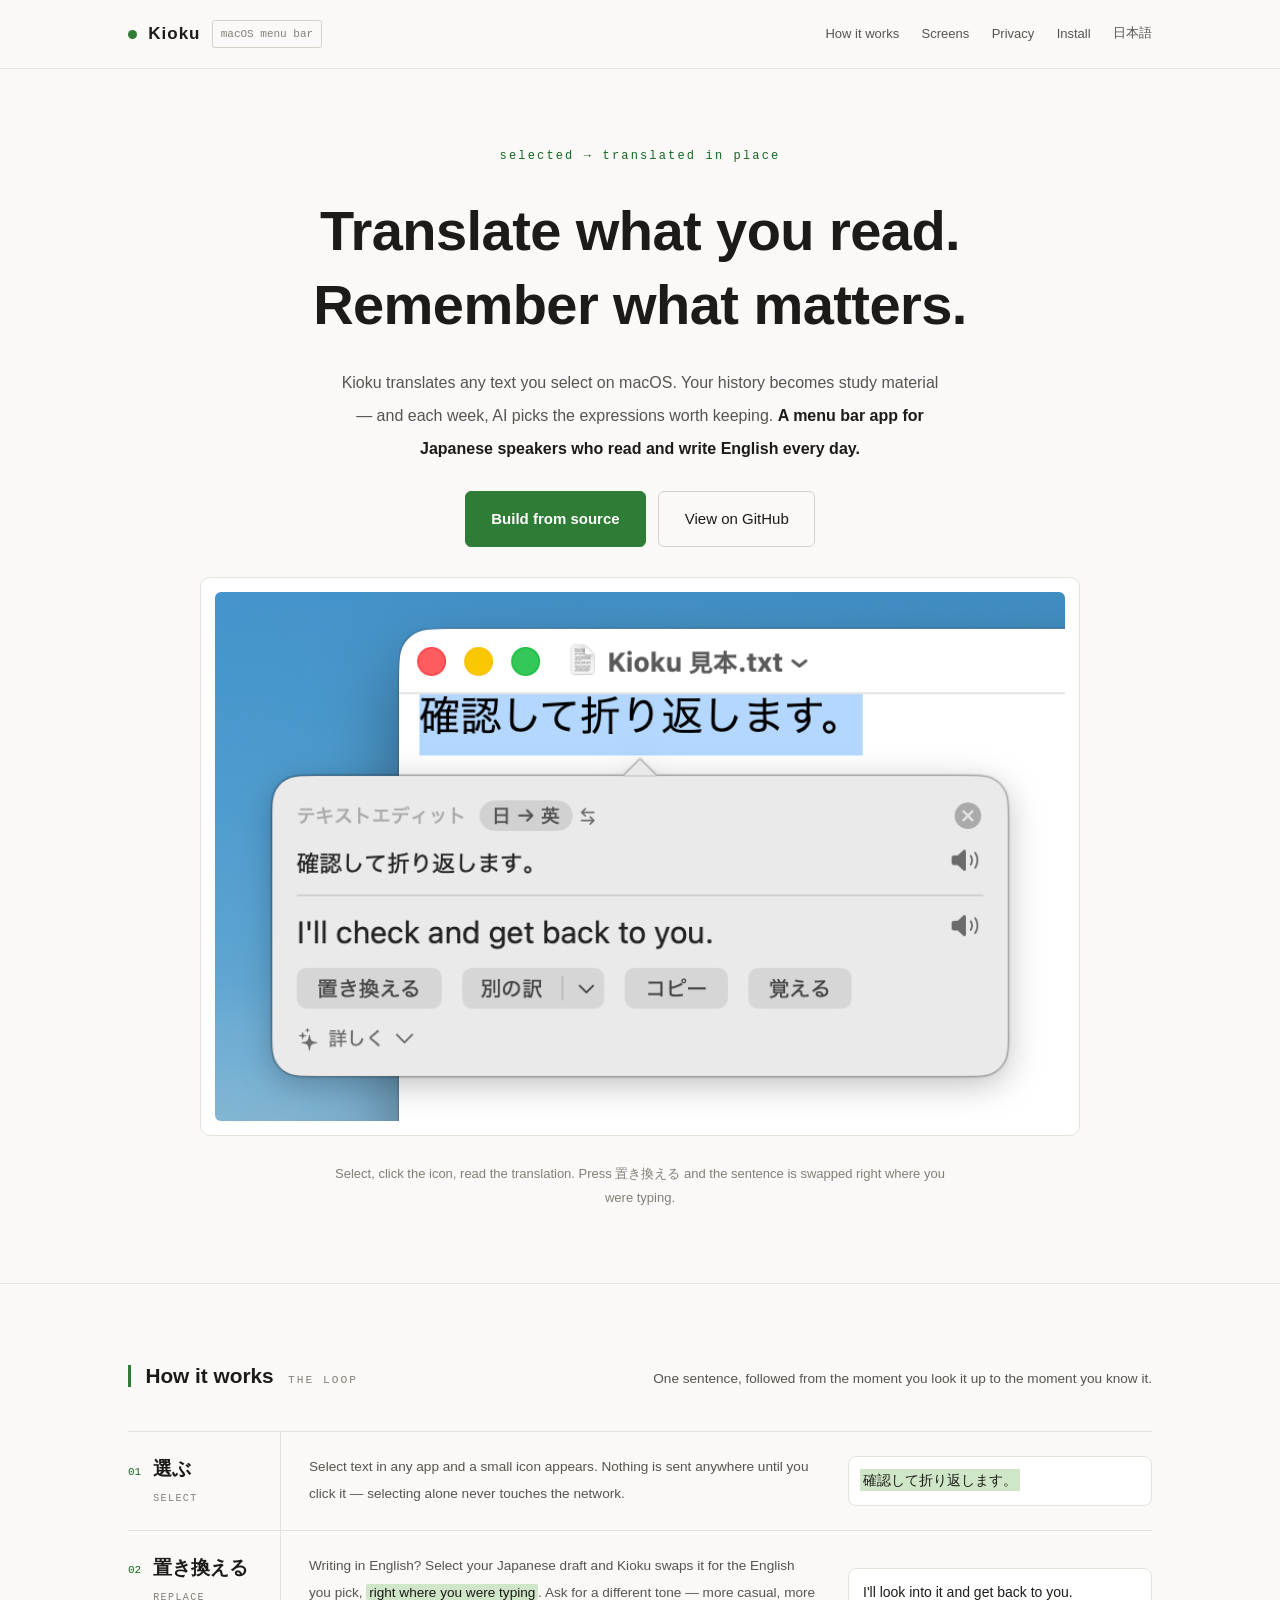
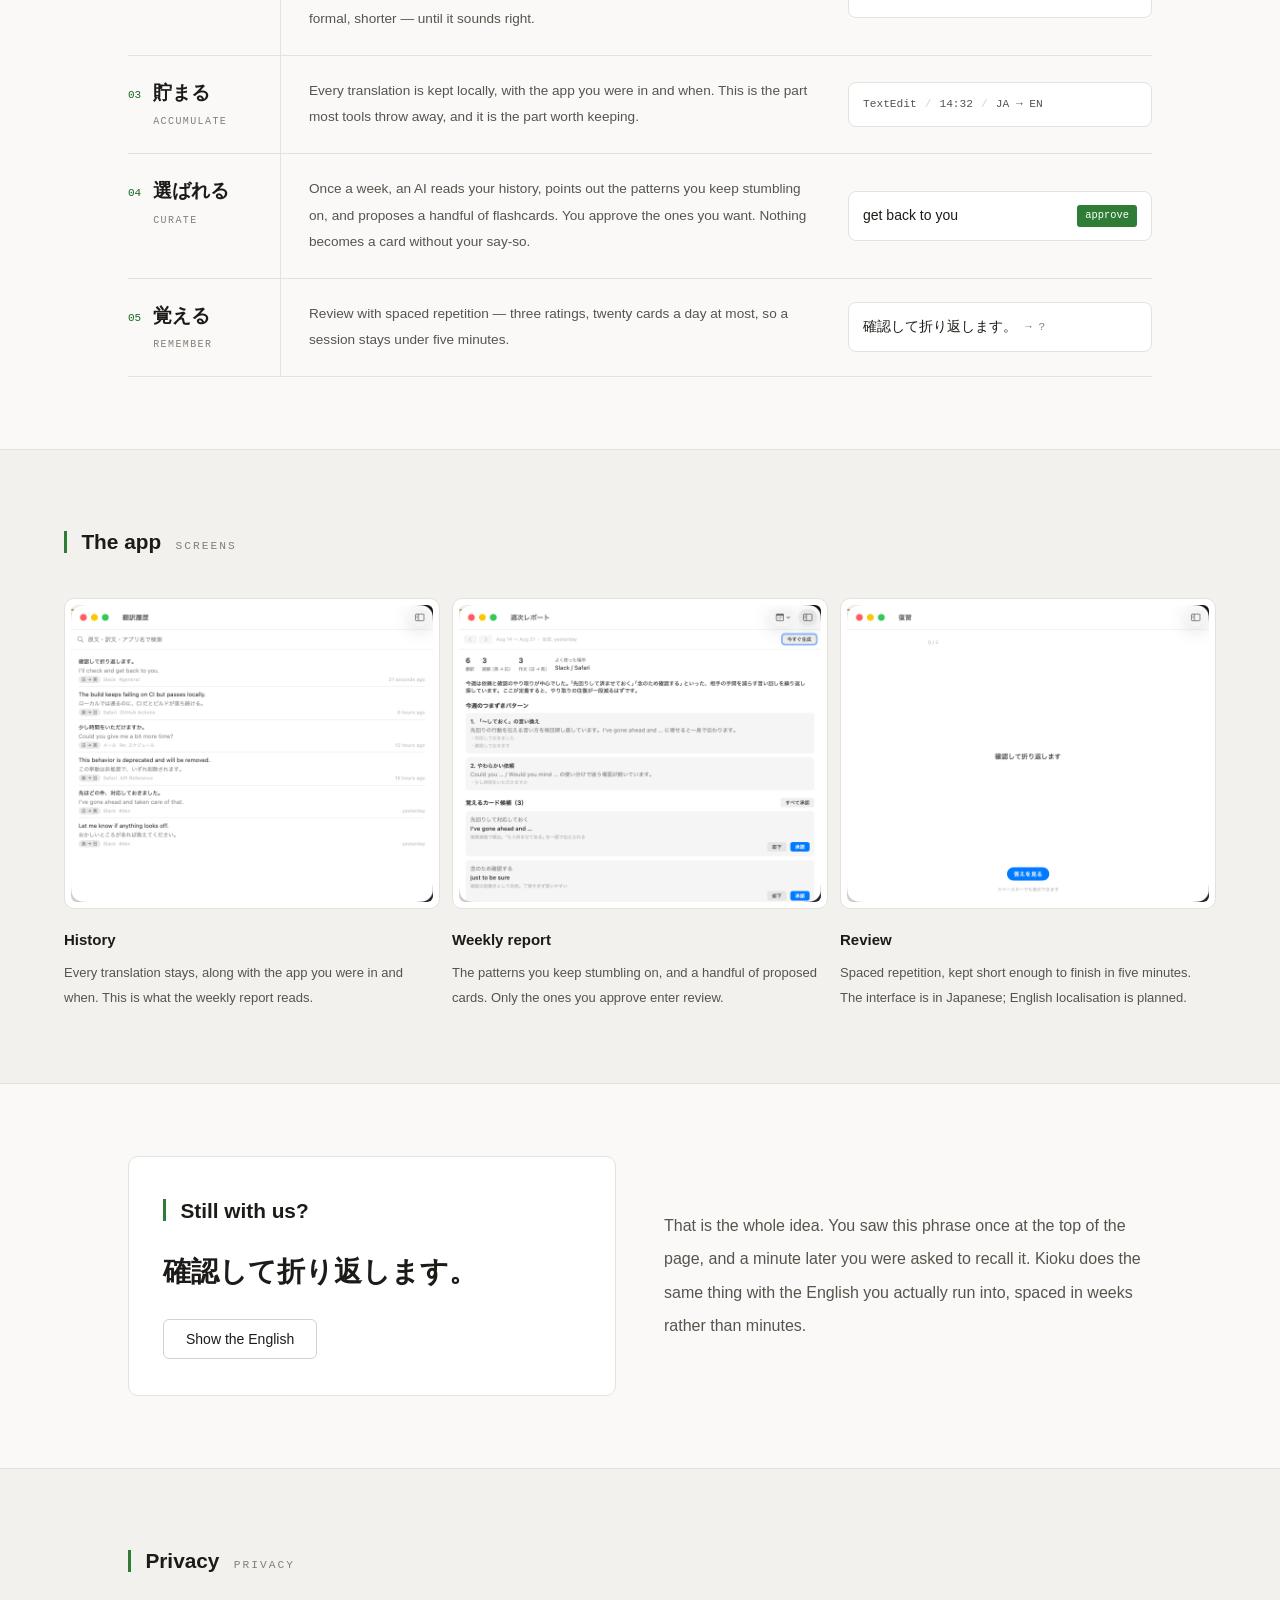
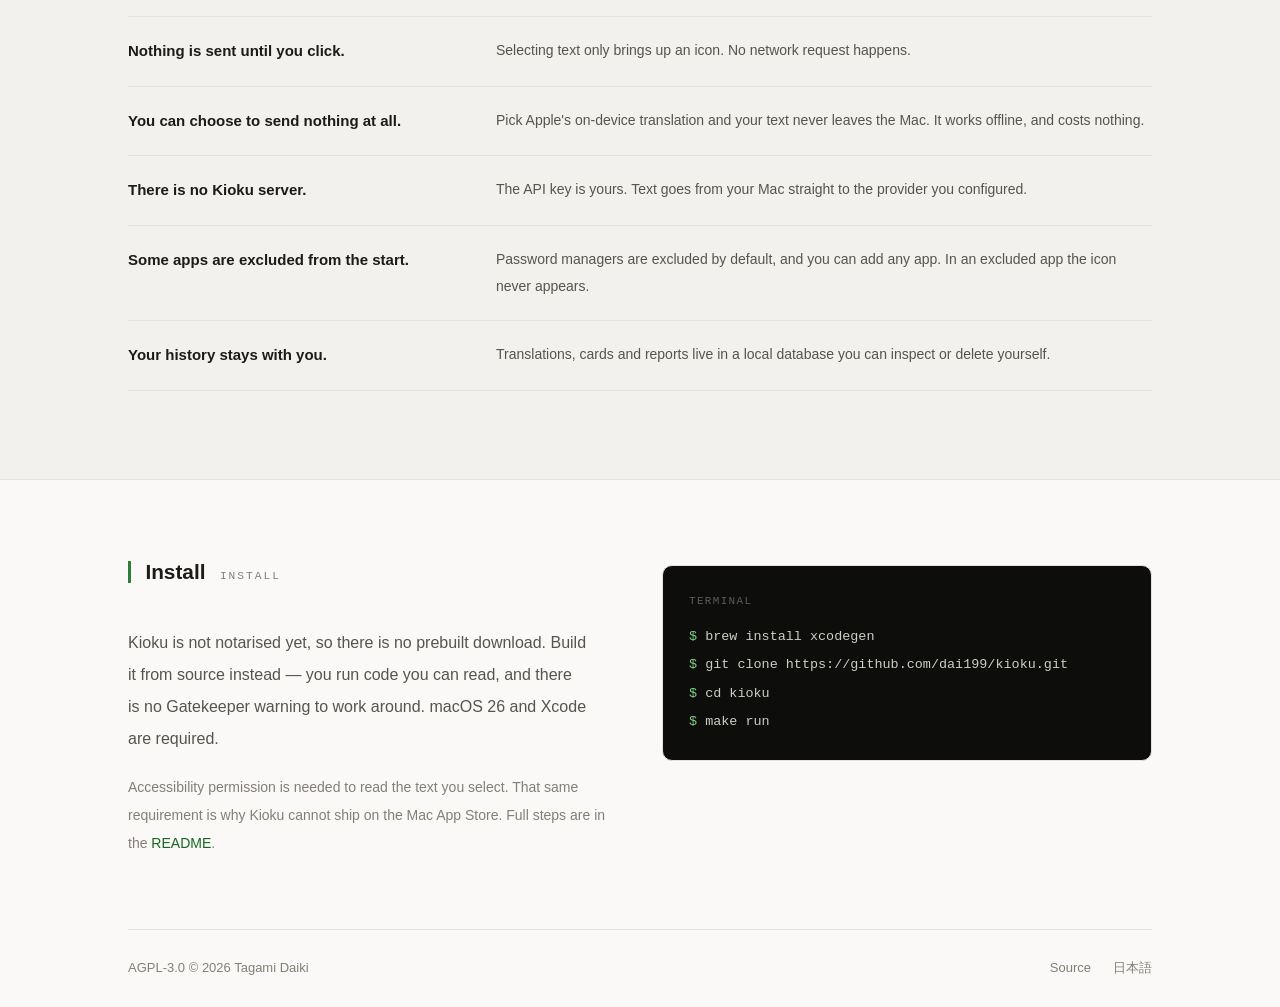
==== commit ed3a5605: "撮影: サイドバーを畳んで撮り、画面の帯を広げる 3枚のスクリーンショットに同じサイドバーが写っていて、横幅の約2割を 同じもので埋めていた。畳んでから撮るようにしたので、表示の大きさを 変えずに中身" ====
--- a/sites/index.html
+++ b/sites/index.html
@@ -167,7 +167,7 @@
   </section>
 
   <section class="section band" id="screens">
-    <div class="wrap">
+    <div class="wrap wide">
       <div class="section-head">
         <h2 class="section-title">The app</h2>
         <span class="label">Screens</span>
--- a/sites/style.css
+++ b/sites/style.css
@@ -66,6 +66,9 @@
 
 img { display: block; width: 100%; height: auto; }
 
+/* figureの既定マージンは左右40px。列に入れると絵がその分だけ小さくなる */
+figure { margin: 0; }
+
 .wrap {
   width: min(100% - (var(--pad) * 2), var(--wrap));
   margin-inline: auto;
@@ -320,7 +323,14 @@
 .trace-quiz .mono { font-family: var(--mono); font-size: 0.7rem; color: var(--faint); }
 
 /* ── 画面 ── */
-.screens { display: grid; grid-template-columns: repeat(3, 1fr); gap: 1.25rem; }
+
+/* 3列だと1枚が小さいので、この帯だけ本文より広く取る */
+.wrap.wide { --wrap: 76rem; }
+
+.screens { display: grid; grid-template-columns: repeat(3, 1fr); gap: 0.75rem; }
+
+/* 3列に並べると1枚が小さいので、枠の余白はここだけ詰めて絵を大きく取る */
+.screens .frame { padding: 0.4rem; }
 
 .screen { display: flex; flex-direction: column; gap: 1rem; }
 
